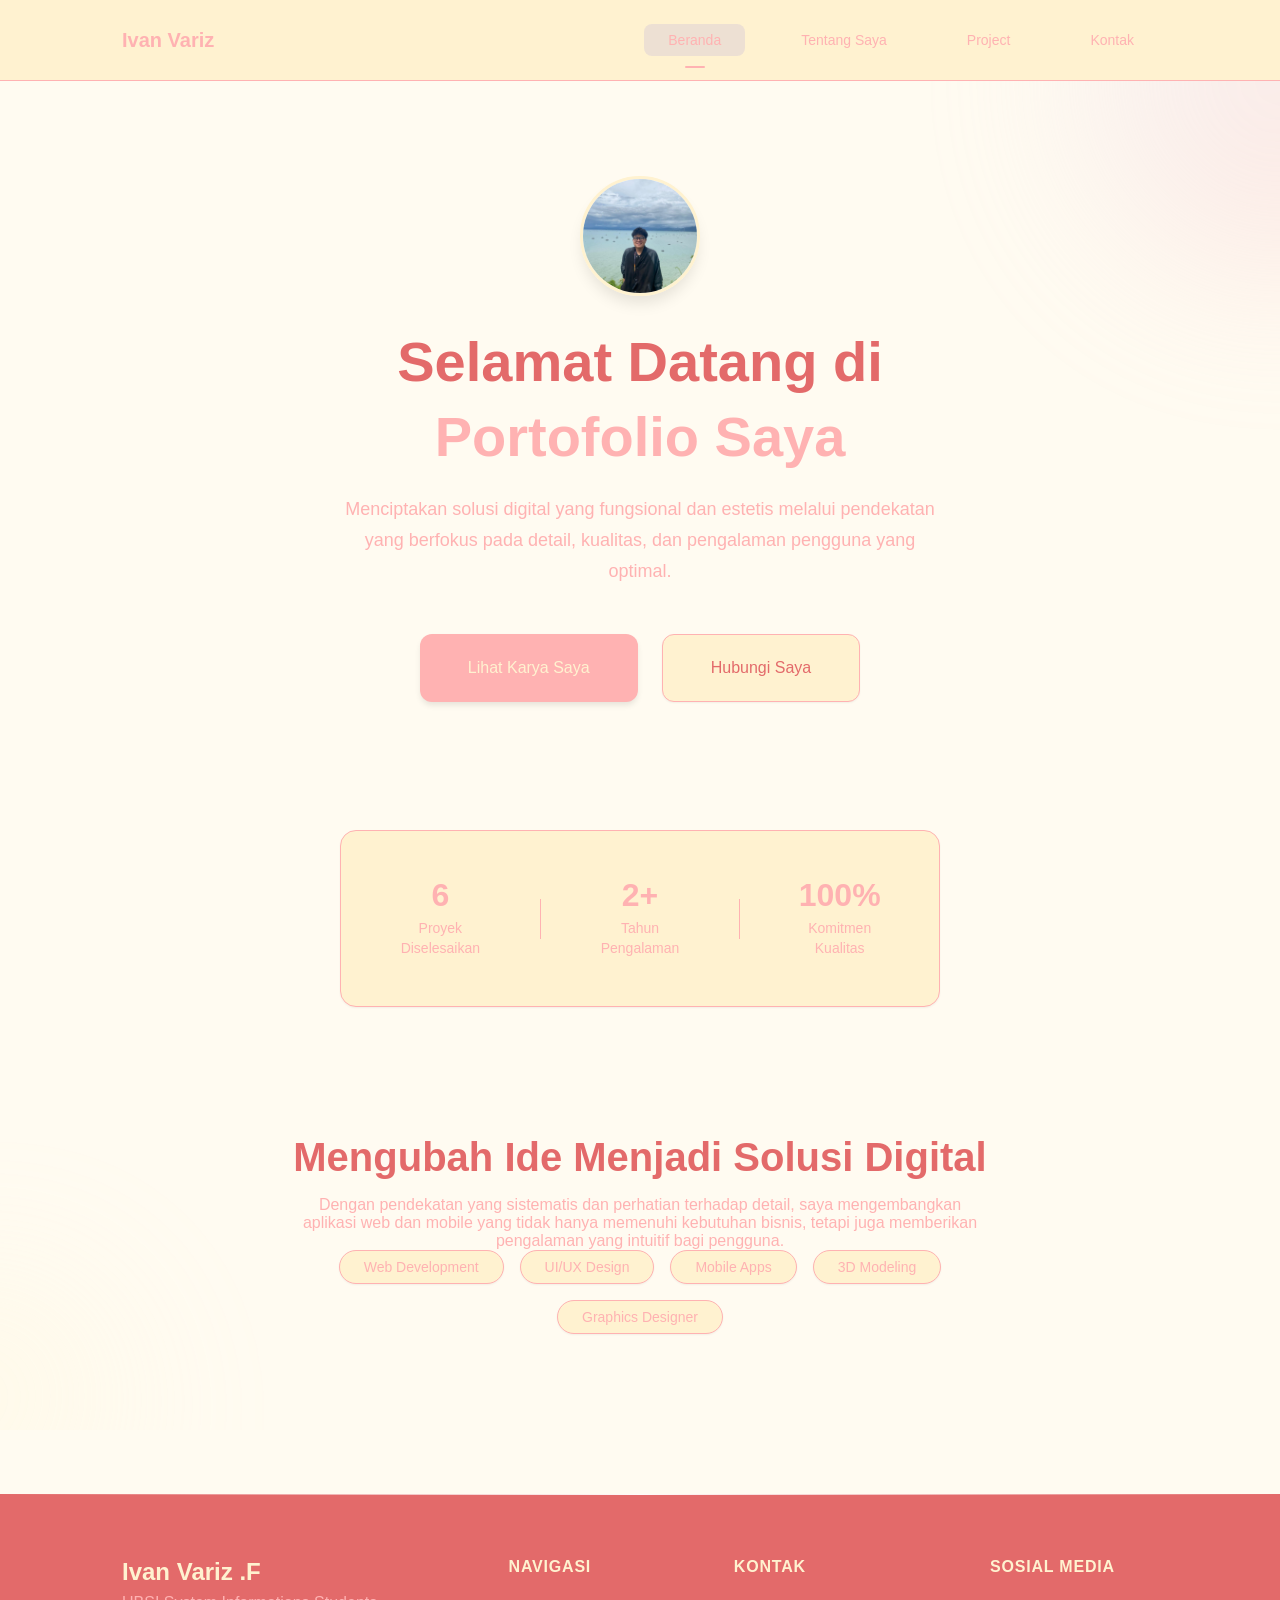
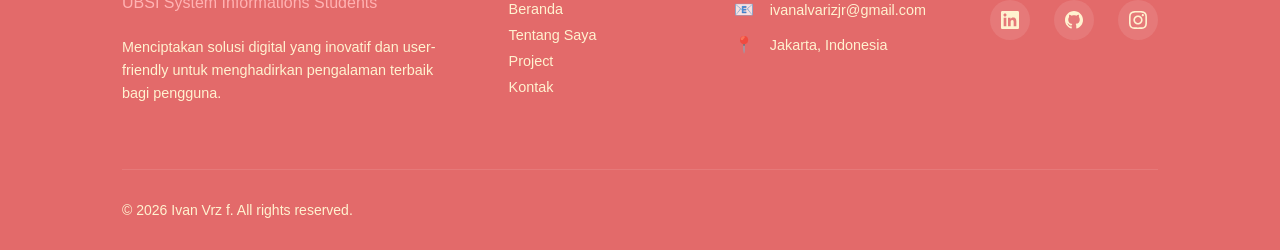
==== index.html @ 397e5a56 "Remove WhatsApp contact from index.html Removed WhatsApp contact information from footer." ====
<!DOCTYPE html>
<html lang="id">
<head>
    <!-- CSS Files -->
    <link rel="stylesheet" href="assets/css/common.css">
    <link rel="stylesheet" href="assets/css/navbar.css">
    <link rel="stylesheet" href="assets/css/footer.css">
    <link rel="stylesheet" href="assets/css/index.css">
</head>
<body>

    <!-- ==================== NAVBAR ==================== -->
    <nav class="main-navbar">
        <div class="navbar-container">
            <div class="navbar-brand">
                <a href="index.html" class="brand-link">
                    <span class="brand-text">Ivan Variz</span>
                </a>
            </div>
            
            <ul class="navbar-menu">
                <li class="nav-item"><a href="index.html" class="nav-link">Beranda</a></li>
                <li class="nav-item"><a href="about.html" class="nav-link">Tentang Saya</a></li>
                <li class="nav-item"><a href="projek.html" class="nav-link">Project</a></li>
                <li class="nav-item"><a href="contact.html" class="nav-link">Kontak</a></li>
            </ul>
            
            <button class="mobile-menu-toggle" aria-label="Toggle Menu">
                <span class="hamburger-line"></span>
                <span class="hamburger-line"></span>
                <span class="hamburger-line"></span>
            </button>
        </div>
    </nav>

    <!-- ==================== MAIN CONTENT ==================== -->
    <main>
        <div class="hero-container">
            <div class="background-overlay">
                <div class="gradient-orb orb-1"></div>
                <div class="gradient-orb orb-2"></div>
            </div>
            
            <div class="main-content">
                <section class="hero-section">
                    <div class="hero-content">
                        <div class="profile-container">
                            <div class="profile-image">
                                <img src="profile.jpg" alt="Profile Photo" class="profile-photo">
                                <div class="profile-ring"></div>
                            </div>
                        </div>
                        <h1 class="hero-title">
                            Selamat Datang di
                            <span class="title-accent">Portofolio Saya</span>
                        </h1>
                        
                        <p class="hero-description">
                            Menciptakan solusi digital yang fungsional dan estetis melalui pendekatan yang 
                            berfokus pada detail, kualitas, dan pengalaman pengguna yang optimal.
                        </p>
                        
                        <div class="hero-actions">
                            <a href="projek.html" class="btn btn-primary">Lihat Karya Saya</a>
                            <a href="contact.html" class="btn btn-secondary">Hubungi Saya</a>
                        </div>
                    </div>
                </section>
                
                <section class="stats-section">
                    <div class="stats-container">
                        <div class="stat-item">
                            <div class="stat-number">6</div>
                            <div class="stat-label">Proyek Diselesaikan</div>
                        </div>
                        <div class="stat-divider"></div>
                        <div class="stat-item">
                            <div class="stat-number">2+</div>
                            <div class="stat-label">Tahun Pengalaman</div>
                        </div>
                        <div class="stat-divider"></div>
                        <div class="stat-item">
                            <div class="stat-number">100%</div>
                            <div class="stat-label">Komitmen Kualitas</div>
                        </div>
                    </div>
                </section>
                
                <section class="about-section">
                    <div class="about-content">
                        <h2 class="section-title">Mengubah Ide Menjadi Solusi Digital</h2>
                        <p class="section-description">
                            Dengan pendekatan yang sistematis dan perhatian terhadap detail, saya mengembangkan 
                            aplikasi web dan mobile yang tidak hanya memenuhi kebutuhan bisnis, tetapi juga 
                            memberikan pengalaman yang intuitif bagi pengguna.
                        </p>
                      
                        <div class="expertise-tags">
                            <span class="tag">Web Development</span>
                            <span class="tag">UI/UX Design</span>
                            <span class="tag">Mobile Apps</span>
                            <span class="tag">3D Modeling</span>
                            <span class="tag">Graphics Designer</span>
                        </div>
                    </div>
                </section>
            </div>
        </div>
    </main>

    <!-- ==================== FOOTER ==================== -->
    <footer class="main-footer">
        <div class="footer-container">
            <div class="footer-content">
                <div class="footer-brand">
                    <h3 class="footer-brand-name">Ivan Variz .F</h3>
                    <p class="footer-brand-tagline">UBSI System Informations Students</p>
                    <p class="footer-description">
                        Menciptakan solusi digital yang inovatif dan user-friendly 
                        untuk menghadirkan pengalaman terbaik bagi pengguna.
                    </p>
                </div>
                
                <div class="footer-section">
                    <h4 class="footer-section-title">Navigasi</h4>
                    <ul class="footer-links">
                        <li><a href="index.html" class="footer-link">Beranda</a></li>
                        <li><a href="about.html" class="footer-link">Tentang Saya</a></li>
                        <li><a href="projek.html" class="footer-link">Project</a></li>
                        <li><a href="contact.html" class="footer-link">Kontak</a></li>
                    </ul>
                </div>
                
                <div class="footer-section">
                    <h4 class="footer-section-title">Kontak</h4>
                    <div class="footer-contact">
                        <div class="contact-item">
                            <span class="contact-icon">📧</span>
                            <a href="mailto:ivanalvarizjr@gmail.com" class="footer-link">ivanalvarizjr@gmail.com</a>
                        </div>
                        
                        <div class="contact-item">
                            <span class="contact-icon">📍</span>
                            <span class="contact-text">Jakarta, Indonesia</span>
                        </div>
                    </div>
                </div>
                
                <div class="footer-section">
                    <h4 class="footer-section-title">Sosial Media</h4>
                    <div class="social-links">
                        <a href="https://www.linkedin.com/in/ivanvarizfebrinanda/" target="_blank" rel="noopener noreferrer" class="social-link" aria-label="LinkedIn">
                            <svg class="social-icon" viewBox="0 0 24 24" fill="currentColor">
                                <path d="M20.447 20.452h-3.554v-5.569c0-1.328-.027-3.037-1.852-3.037-1.853 0-2.136 1.445-2.136 2.939v5.667H9.351V9h3.414v1.561h.046c.477-.9 1.637-1.85 3.37-1.85 3.601 0 4.267 2.37 4.267 5.455v6.286zM5.337 7.433c-1.144 0-2.063-.926-2.063-2.065 0-1.138.92-2.063 2.063-2.063 1.14 0 2.064.925 2.064 2.063 0 1.139-.925 2.065-2.064 2.065zm1.782 13.019H3.555V9h3.564v11.452zM22.225 0H1.771C.792 0 0 .774 0 1.729v20.542C0 23.227.792 24 1.771 24h20.451C23.2 24 24 23.227 24 22.271V1.729C24 .774 23.2 0 22.222 0h.003z"/>
                            </svg>
                        </a>
                        <a href="https://github.com/ivanalvarizjr" target="_blank" rel="noopener noreferrer" class="social-link" aria-label="GitHub">
                            <svg class="social-icon" viewBox="0 0 24 24" fill="currentColor">
                                <path d="M12 0c-6.626 0-12 5.373-12 12 0 5.302 3.438 9.8 8.207 11.387.599.111.793-.261.793-.577v-2.234c-3.338.726-4.033-1.416-4.033-1.416-.546-1.387-1.333-1.756-1.333-1.756-1.089-.745.083-.729.083-.729 1.205.084 1.839 1.237 1.839 1.237 1.07 1.834 2.807 1.304 3.492.997.107-.775.418-1.305.762-1.604-2.665-.305-5.467-1.334-5.467-5.931 0-1.311.469-2.381 1.236-3.221-.124-.303-.535-1.524.117-3.176 0 0 1.008-.322 3.301 1.23.957-.266 1.983-.399 3.003-.404 1.02.005 2.047.138 3.006.404 2.291-1.552 3.297-1.23 3.297-1.23.653 1.653.242 2.874.118 3.176.77.84 1.235 1.911 1.235 3.221 0 4.609-2.807 5.624-5.479 5.921.43.372.823 1.102.823 2.222v3.293c0 .319.192.694.801.576 4.765-1.589 8.199-6.086 8.199-11.386 0-6.627-5.373-12-12-12z"/>
                            </svg>
                        </a>
                        <a href="https://instagram.com/ivanvrz_" target="_blank" rel="noopener noreferrer" class="social-link" aria-label="Instagram">
                            <svg class="social-icon" viewBox="0 0 24 24" fill="currentColor">
                                <path d="M12 2.163c3.204 0 3.584.012 4.85.07 3.252.148 4.771 1.691 4.919 4.919.058 1.265.069 1.645.069 4.849 0 3.205-.012 3.584-.069 4.849-.149 3.225-1.664 4.771-4.919 4.919-1.266.058-1.644.07-4.85.07-3.204 0-3.584-.012-4.849-.07-3.26-.149-4.771-1.699-4.919-4.92-.058-1.265-.07-1.644-.07-4.849 0-3.204.013-3.583.07-4.849.149-3.227 1.664-4.771 4.919-4.919 1.266-.057 1.645-.069 4.849-.069zm0-2.163c-3.259 0-3.667.014-4.947.072-4.358.2-6.78 2.618-6.98 6.98-.059 1.281-.073 1.689-.073 4.948 0 3.259.014 3.668.072 4.948.2 4.358 2.618 6.78 6.98 6.98 1.281.058 1.689.072 4.948.072 3.259 0 3.668-.014 4.948-.072 4.354-.2 6.782-2.618 6.979-6.98.059-1.28.073-1.689.073-4.948 0-3.259-.014-3.667-.072-4.947-.196-4.354-2.617-6.78-6.979-6.98-1.281-.059-1.69-.073-4.949-.073zm0 5.838c-3.403 0-6.162 2.759-6.162 6.162s2.759 6.163 6.162 6.163 6.162-2.759 6.162-6.163c0-3.403-2.759-6.162-6.162-6.162zm0 10.162c-2.209 0-4-1.79-4-4 0-2.209 1.791-4 4-4s4 1.791 4 4c0 2.21-1.791 4-4 4zm6.406-11.845c-.796 0-1.441.645-1.441 1.44s.645 1.44 1.441 1.44c.795 0 1.439-.645 1.439-1.44s-.644-1.44-1.439-1.44z"/>
                            </svg>
                        </a>
                    </div>
                </div>
            </div>
            
            <div class="footer-bottom">
                <div class="footer-bottom-content">
                    <p class="copyright">© 2026 Ivan Vrz f. All rights reserved.</p>
                    <!--<div class="footer-bottom-links">
                        <a href="#" class="footer-bottom-link">Privacy Policy</a>
                        <span class="separator">•</span>
                        <a href="#" class="footer-bottom-link">Terms of Service</a>
                    </div>-->
                </div>
            </div>
        </div>
    </footer>

    <!-- JavaScript -->
    <script src="assets/js/navigation.js"></script>
</body>
</html>
---- assets/css/common.css ----
/* Common CSS Variables and Base Styles */
:root {
    --color-primary: #FFB2B2;
    --color-primary-light: #FFB2B2;
    --color-accent: #FFF2D0;
    --color-text-primary: #E36A6A;
    --color-text-secondary: #FFB2B2;
    --color-text-muted: #FFB2B2;
    --color-background: #FFFBF1;
    --color-surface: #FFF2D0;
    --color-border: #FFB2B2;
    --color-border-light: #FFFBF1;
    --color-success: #10b981;
    --color-error: #ef4444;
    
    --shadow-sm: 0 1px 2px 0 rgba(0, 0, 0, 0.05);
    --shadow-md: 0 4px 6px -1px rgba(0, 0, 0, 0.1);
    --shadow-lg: 0 10px 15px -3px rgba(0, 0, 0, 0.1);
    --shadow-xl: 0 20px 25px -5px rgba(0, 0, 0, 0.1);
    
    --radius-sm: 8px;
    --radius-md: 12px;
    --radius-lg: 16px;
    --radius-xl: 24px;
    
    --spacing-xs: 0.5rem;
    --spacing-sm: 1rem;
    --spacing-md: 1.5rem;
    --spacing-lg: 2rem;
    --spacing-xl: 3rem;
    --spacing-2xl: 4rem;
}

/* Base Styles */
* {
    margin: 0;
    padding: 0;
    box-sizing: border-box;
}

body {
    font-family: 'Inter', -apple-system, BlinkMacSystemFont, 'Segoe UI', Roboto, sans-serif;
    color: var(--color-text-primary);
    padding-top: 80px;
    background: var(--color-background);
}

/* Page Container */
.page-container {
    min-height: 100vh;
    background: var(--color-background);
    position: relative;
    font-family: 'Inter', -apple-system, BlinkMacSystemFont, 'Segoe UI', Roboto, sans-serif;
    color: var(--color-text-primary);
}

/* Background Overlay */
.background-overlay {
    position: absolute;
    inset: 0;
    overflow: hidden;
    z-index: 1;
}

.gradient-orb {
    position: absolute;
    border-radius: 50%;
    filter: blur(80px);
    opacity: 0.3;
    pointer-events: none;
}

.orb-1 {
    width: 400px;
    height: 400px;
    background: linear-gradient(135deg, #e0e7ff 0%, #FFB2B2 100%);
    top: -200px;
    right: -200px;
    animation: float-gentle 20s ease-in-out infinite;
}

.orb-2 {
    width: 300px;
    height: 300px;
    background: linear-gradient(135deg, #fef3c7 0%, #59513000 100%);
    bottom: -150px;
    left: -150px;
    animation: float-gentle 25s ease-in-out infinite reverse;
}

/* Main Content */
.main-content {
    position: relative;
    z-index: 2;
    max-width: 1100px;
    margin: 0 auto;
    padding: var(--spacing-lg);
}

/* Page Header */
.page-header {
    text-align: center;
    margin-bottom: var(--spacing-2xl);
    padding-top: var(--spacing-xl);
}

.breadcrumb {
    display: flex;
    align-items: center;
    justify-content: center;
    gap: var(--spacing-xs);
    margin-bottom: var(--spacing-md);
    font-size: 0.875rem;
}

.breadcrumb-link {
    color: var(--color-text-secondary);
    text-decoration: none;
    transition: color 0.2s ease;
}

.breadcrumb-link:hover {
    color: var(--color-primary);
}

.breadcrumb-separator {
    color: var(--color-text-muted);
}

.breadcrumb-current {
    color: var(--color-primary);
    font-weight: 500;
}

.page-title {
    font-size: clamp(2.5rem, 5vw, 3.5rem);
    font-weight: 700;
    color: var(--color-text-primary);
    margin-bottom: var(--spacing-md);
}

.page-subtitle {
    font-size: 1.125rem;
    color: var(--color-text-secondary);
    max-width: 600px;
    margin: 0 auto;
    line-height: 1.6;
}

/* Section Header */
.section-header {
    text-align: center;
    margin-bottom: var(--spacing-xl);
}

.section-title {
    font-size: clamp(1.75rem, 4vw, 2.5rem);
    font-weight: 600;
    color: var(--color-text-primary);
    margin-bottom: var(--spacing-sm);
}

.section-description {
    color: var(--color-text-secondary);
    margin-top: var(--spacing-sm);
}

/* Buttons */
.btn {
    display: inline-flex;
    align-items: center;
    justify-content: center;
    padding: var(--spacing-md) var(--spacing-xl);
    border-radius: var(--radius-md);
    font-size: 1rem;
    font-weight: 500;
    text-decoration: none;
    transition: all 0.2s ease;
    cursor: pointer;
    border: none;
    min-width: 140px;
}

.btn-primary {
    background: var(--color-primary);
    color: #FFF2D0;
    box-shadow: var(--shadow-md);
}

.btn-primary:hover {
    background: var(--color-primary-light);
    transform: translateY(-1px);
    box-shadow: var(--shadow-lg);
}

.btn-secondary {
    background: var(--color-surface);
    color: var(--color-text-primary);
    border: 1px solid var(--color-border);
    box-shadow: var(--shadow-sm);
}

.btn-secondary:hover {
    background: var(--color-border-light);
    transform: translateY(-1px);
    box-shadow: var(--shadow-md);
}

/* Animations */
@keyframes float-gentle {
    0%, 100% {
        transform: translate(0, 0) scale(1);
    }
    25% {
        transform: translate(20px, -20px) scale(1.05);
    }
    50% {
        transform: translate(-10px, 30px) scale(0.95);
    }
    75% {
        transform: translate(-20px, -10px) scale(1.02);
    }
}

@keyframes fadeInUp {
    from {
        opacity: 0;
        transform: translateY(20px);
    }
    to {
        opacity: 1;
        transform: translateY(0);
    }
}

/* Responsive */
@media (max-width: 768px) {
    .main-content {
        padding: var(--spacing-md);
    }
}

@media (max-width: 480px) {
    .page-title {
        font-size: 2rem;
    }
    
    .page-subtitle {
        font-size: 1rem;
    }
    
    .section-title {
        font-size: 1.5rem;
    }
}

/* Accessibility */
@media (prefers-reduced-motion: reduce) {
    *, *::before, *::after {
        animation-duration: 0.01ms !important;
        animation-iteration-count: 1 !important;
        transition-duration: 0.01ms !important;
    }
}

/* Focus styles */
.btn:focus-visible {
    outline: 2px solid var(--color-primary);
    outline-offset: 2px;
}
---- assets/css/navbar.css ----
/* Navbar Styles */
.main-navbar {
    position: fixed;
    top: 0;
    left: 0;
    right: 0;
    background: #FFF2D0;
    backdrop-filter: blur(20px);
    border-bottom: 1px solid var(--color-border);
    z-index: 1000;
    transition: all 0.3s ease;
}

.navbar-container {
    max-width: 1100px;
    margin: 0 auto;
    display: flex;
    align-items: center;
    justify-content: space-between;
    padding: var(--spacing-md) var(--spacing-lg);
}

/* Brand/Logo */
.navbar-brand .brand-link {
    text-decoration: none;
    color: var(--color-text-primary);
}

.brand-text {
    font-size: 1.25rem;
    font-weight: 700;
    color: var(--color-primary);
}

/* Navigation Menu */
.navbar-menu {
    display: flex;
    list-style: none;
    margin: 0;
    padding: 0;
    gap: var(--spacing-lg);
}

.nav-item {
    position: relative;
}

.nav-link {
    display: block;
    padding: var(--spacing-xs) var(--spacing-md);
    text-decoration: none;
    color: var(--color-text-secondary);
    font-weight: 500;
    font-size: 0.875rem;
    border-radius: var(--radius-sm);
    transition: all 0.3s ease;
    position: relative;
}

.nav-link:hover {
    color: var(--color-primary);
    background: rgba(79, 70, 229, 0.05);
}

/* Active Link Styling */
.nav-link.active {
    color: var(--color-primary);
    background: rgba(79, 70, 229, 0.1);
}

.nav-link.active::after {
    content: '';
    position: absolute;
    bottom: -12px;
    left: 50%;
    transform: translateX(-50%);
    width: 20px;
    height: 2px;
    background: var(--color-primary);
    border-radius: 1px;
}

/* Mobile Menu Toggle */
.mobile-menu-toggle {
    display: none;
    flex-direction: column;
    gap: 3px;
    background: none;
    border: none;
    padding: var(--spacing-xs);
    cursor: pointer;
    border-radius: var(--radius-sm);
    transition: background 0.3s ease;
}

.mobile-menu-toggle:hover {
    background: rgba(79, 70, 229, 0.05);
}

.hamburger-line {
    width: 20px;
    height: 2px;
    background: var(--color-text-secondary);
    transition: all 0.3s ease;
    border-radius: 1px;
}

/* Scrolled navbar effect */
.main-navbar.scrolled {
    background: #FFF2D0;
    box-shadow: var(--shadow-sm);
}

/* Mobile Responsive */
@media (max-width: 768px) {
    .navbar-container {
        padding: var(--spacing-sm) var(--spacing-md);
    }
    
    .mobile-menu-toggle {
        display: flex;
    }
    
    .navbar-menu {
        position: absolute;
        top: 100%;
        left: 0;
        right: 0;
        background: #FFF2D0;
        backdrop-filter: blur(20px);
        border-bottom: 1px solid var(--color-border);
        flex-direction: column;
        gap: 0;
        padding: var(--spacing-md) 0;
        opacity: 0;
        visibility: hidden;
        transform: translateY(-10px);
        transition: all 0.3s ease;
    }
    
    .navbar-menu.mobile-open {
        opacity: 1;
        visibility: visible;
        transform: translateY(0);
    }
    
    .nav-item {
        padding: 0 var(--spacing-lg);
    }
    
    .nav-link {
        padding: var(--spacing-md);
        border-radius: 0;
    }
    
    .nav-link.active::after {
        display: none;
    }
    
    /* Mobile menu toggle animation */
    .mobile-menu-toggle.active .hamburger-line:first-child {
        transform: rotate(45deg) translate(5px, 5px);
    }
    
    .mobile-menu-toggle.active .hamburger-line:nth-child(2) {
        opacity: 0;
    }
    
    .mobile-menu-toggle.active .hamburger-line:last-child {
        transform: rotate(-45deg) translate(7px, -6px);
    }
}

@media (max-width: 480px) {
    .navbar-container {
        padding: var(--spacing-sm);
    }
    
    .brand-text {
        font-size: 1.125rem;
    }
}
---- assets/css/footer.css ----
/* Footer Styles */
.main-footer {
    background: #E36A6A 100%;
    color: #e2e8f0;
    margin-top: var(--spacing-2xl);
    position: relative;
    overflow: hidden;
}

.main-footer::before {
    content: '';
    position: absolute;
    top: 0;
    left: 0;
    right: 0;
    height: 1px;
    background: linear-gradient(90deg, transparent, rgba(255, 255, 255, 0.967), transparent);
}

.footer-container {
    max-width: 1100px;
    margin: 0 auto;
    padding: var(--spacing-2xl) var(--spacing-lg) 0;
}

/* Footer Content Grid */
.footer-content {
    display: grid;
    grid-template-columns: 2fr 1fr 1fr 1fr;
    gap: var(--spacing-2xl);
    margin-bottom: var(--spacing-2xl);
}

/* Footer Brand */
.footer-brand-name {
    font-size: 1.5rem;
    font-weight: 700;
    color: #FFF2D0;
    margin-bottom: var(--spacing-xs);
}

.footer-brand-tagline {
    color: var(--color-primary-light);
    font-weight: 500;
    margin-bottom: var(--spacing-md);
}

.footer-description {
    color: #FFF2D0;
    line-height: 1.6;
    font-size: 0.9rem;
}

/* Footer Sections */
.footer-section-title {
    font-size: 1rem;
    font-weight: 600;
    color: #FFF2D0;
    margin-bottom: var(--spacing-md);
    text-transform: uppercase;
    letter-spacing: 0.05em;
}

.footer-links {
    list-style: none;
    padding: 0;
    margin: 0;
}

.footer-links li {
    margin-bottom: var(--spacing-xs);
}

.footer-link {
    color: #FFF2D0;
    text-decoration: none;
    font-size: 0.9rem;
    transition: all 0.3s ease;
    display: inline-block;
}

.footer-link:hover {
    color: var(--color-primary-light);
    transform: translateX(3px);
}

/* Contact Info */
.footer-contact {
    display: flex;
    flex-direction: column;
    gap: var(--spacing-sm);
}

.footer-contact .contact-item {
    display: flex;
    align-items: center;
    gap: var(--spacing-sm);
}

.contact-icon {
    font-size: 1rem;
    opacity: 0.8;
}

.contact-text {
    color: #FFF2D0;
    font-size: 0.9rem;
}

/* Social Links */
.social-links {
    display: flex;
    gap: var(--spacing-md);
}

.social-link {
    display: flex;
    align-items: center;
    justify-content: center;
    width: 40px;
    height: 40px;
    background: rgba(255, 255, 255, 0.1);
    border-radius: 50%;
    color: #FFF2D0;
    text-decoration: none;
    transition: all 0.3s ease;
}

.social-link:hover {
    background: var(--color-primary);
    color: #E36A6A;
    transform: translateY(-2px);
}

.social-icon {
    width: 18px;
    height: 18px;
}

/* Footer Bottom */
.footer-bottom {
    border-top: 1px solid rgba(255, 255, 255, 0.1);
    padding: var(--spacing-lg) 0;
}

.footer-bottom-content {
    display: flex;
    justify-content: space-between;
    align-items: center;
    flex-wrap: wrap;
    gap: var(--spacing-md);
}

.copyright {
    color: #FFF2D0;
    font-size: 0.875rem;
    margin: 0;
}

.footer-bottom-links {
    display: flex;
    align-items: center;
    gap: var(--spacing-md);
}

.footer-bottom-link {
    color: #FFF2D0;
    text-decoration: none;
    font-size: 0.875rem;
    transition: color 0.3s ease;
}

.footer-bottom-link:hover {
    color: var(--color-primary-light);
}

.separator {
    color: #FFF2D0;
    font-size: 0.875rem;
}

/* Footer Animations */
.footer-content > * {
    animation: fadeInUp 0.6s ease-out;
}

.footer-content > *:nth-child(2) {
    animation-delay: 0.1s;
}

.footer-content > *:nth-child(3) {
    animation-delay: 0.2s;
}

.footer-content > *:nth-child(4) {
    animation-delay: 0.3s;
}

/* Footer Responsive */
@media (max-width: 1024px) {
    .footer-content {
        grid-template-columns: 1fr 1fr;
        gap: var(--spacing-xl);
    }
    
    .footer-brand {
        grid-column: 1 / -1;
        text-align: center;
        margin-bottom: var(--spacing-lg);
    }
}

@media (max-width: 768px) {
    .footer-container {
        padding: var(--spacing-xl) var(--spacing-md) 0;
    }
    
    .footer-content {
        grid-template-columns: 1fr;
        gap: var(--spacing-lg);
        text-align: center;
    }
    
    .footer-brand {
        grid-column: 1;
        margin-bottom: var(--spacing-md);
    }
    
    .social-links {
        justify-content: center;
    }
    
    .footer-bottom-content {
        flex-direction: column;
        text-align: center;
        gap: var(--spacing-sm);
    }
}

@media (max-width: 480px) {
    .footer-container {
        padding: var(--spacing-lg) var(--spacing-sm) 0;
    }
    
    .footer-content {
        gap: var(--spacing-md);
    }
    
    .social-links {
        gap: var(--spacing-sm);
    }
}
---- assets/css/index.css ----
/* Index Page Specific Styles */

.hero-container {
    min-height: 100vh;
    background: var(--color-background);
    position: relative;
}

/* Hero Section */
.hero-section {
    padding: var(--spacing-2xl) 0;
    text-align: center;
    margin-bottom: var(--spacing-2xl);
}

.hero-content {
    max-width: 700px;
    margin: 0 auto;
}

/* Profile Photo */
.profile-container {
    margin-bottom: var(--spacing-lg);
    display: flex;
    justify-content: center;
}

.profile-image {
    position: relative;
    width: 120px;
    height: 120px;
}

.profile-photo {
    width: 100%;
    height: 100%;
    border-radius: 50%;
    object-fit: cover;
    border: 3px solid var(--color-surface);
    box-shadow: var(--shadow-lg);
    transition: all 0.3s ease;
}

.profile-ring {
    position: absolute;
    inset: -4px;
    border: 2px solid var(--color-primary);
    border-radius: 50%;
    opacity: 0;
    transition: all 0.3s ease;
}

.profile-image:hover .profile-photo {
    transform: scale(1.05);
    box-shadow: var(--shadow-xl);
}

.profile-image:hover .profile-ring {
    opacity: 1;
    transform: scale(1.1);
}

.hero-title {
    font-size: clamp(2.25rem, 5vw, 3.5rem);
    font-weight: 700;
    line-height: 1.2;
    margin-bottom: var(--spacing-md);
    color: var(--color-text-primary);
}

.title-accent {
    color: var(--color-primary);
    display: block;
    margin-top: var(--spacing-xs);
}

.hero-description {
    font-size: 1.125rem;
    line-height: 1.7;
    color: var(--color-text-secondary);
    margin-bottom: var(--spacing-xl);
    max-width: 600px;
    margin-left: auto;
    margin-right: auto;
}

.hero-actions {
    display: flex;
    gap: var(--spacing-md);
    justify-content: center;
    flex-wrap: wrap;
}

/* Stats Section */
.stats-section {
    margin-bottom: var(--spacing-2xl);
}

.stats-container {
    display: flex;
    align-items: center;
    justify-content: center;
    gap: var(--spacing-xl);
    background: var(--color-surface);
    border: 1px solid var(--color-border);
    border-radius: var(--radius-lg);
    padding: var(--spacing-xl);
    box-shadow: var(--shadow-sm);
    max-width: 600px;
    margin: 0 auto;
}

.stat-item {
    text-align: center;
    flex: 1;
}

.stat-number {
    font-size: 2rem;
    font-weight: 700;
    color: var(--color-primary);
    margin-bottom: var(--spacing-xs);
    line-height: 1;
}

.stat-label {
    font-size: 0.875rem;
    color: var(--color-text-secondary);
    font-weight: 500;
    line-height: 1.4;
}

.stat-divider {
    width: 1px;
    height: 40px;
    background: var(--color-border);
}

/* About Section */
.about-section {
    text-align: center;
    padding: var(--spacing-2xl) 0;
}

.about-content {
    max-width: 700px;
    margin: 0 auto;
}

.expertise-tags {
    display: flex;
    flex-wrap: wrap;
    gap: var(--spacing-sm);
    justify-content: center;
}

.tag {
    background: var(--color-surface);
    border: 1px solid var(--color-border);
    color: var(--color-text-secondary);
    padding: var(--spacing-xs) var(--spacing-md);
    border-radius: var(--radius-xl);
    font-size: 0.875rem;
    font-weight: 500;
    transition: all 0.2s ease;
    box-shadow: var(--shadow-sm);
}

.tag:hover {
    border-color: var(--color-primary);
    color: var(--color-primary);
    transform: translateY(-1px);
    box-shadow: var(--shadow-md);
}

/* Index Responsive */
@media (max-width: 768px) {
    .hero-section {
        padding: var(--spacing-xl) 0;
    }
    
    .hero-actions {
        flex-direction: column;
        align-items: center;
    }
    
    .hero-actions .btn {
        width: 100%;
        max-width: 280px;
    }
    
    .stats-container {
        flex-direction: column;
        gap: var(--spacing-lg);
        padding: var(--spacing-lg);
    }
    
    .stat-divider {
        width: 40px;
        height: 1px;
    }
    
    .expertise-tags {
        gap: var(--spacing-xs);
    }
    
    .tag {
        font-size: 0.8rem;
        padding: 6px var(--spacing-sm);
    }
}

@media (max-width: 480px) {
    .hero-title {
        font-size: 2rem;
    }
    
    .hero-description {
        font-size: 1rem;
    }
}
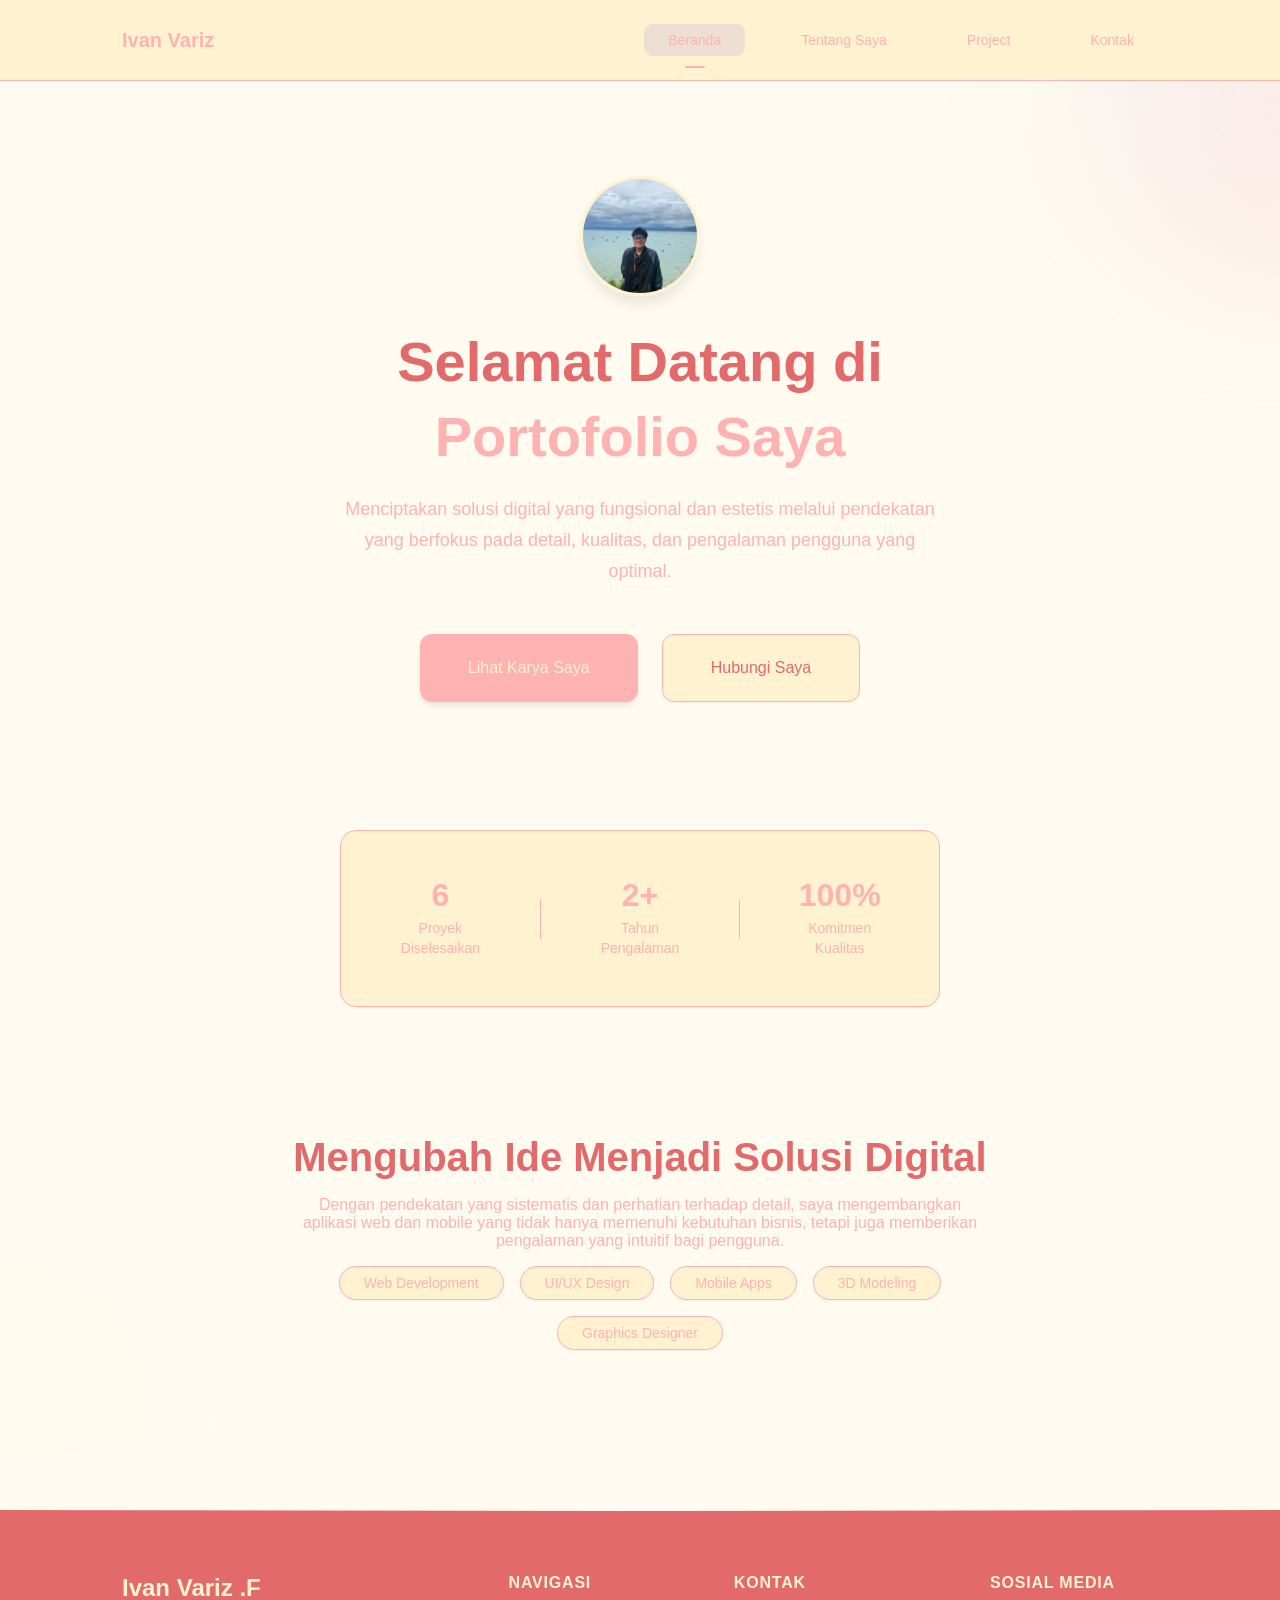
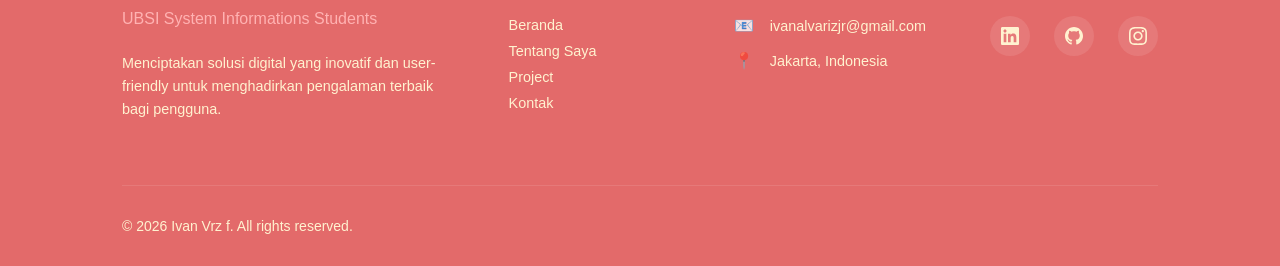
==== commit cee428f3: "Add empty paragraph in index.html Added an empty paragraph for section description." ====
--- a/index.html
+++ b/index.html
@@ -94,6 +94,9 @@
                             aplikasi web dan mobile yang tidak hanya memenuhi kebutuhan bisnis, tetapi juga 
                             memberikan pengalaman yang intuitif bagi pengguna.
                         </p>
+                        <p class="section-description">
+
+                        </p>
                       
                         <div class="expertise-tags">
                             <span class="tag">Web Development</span>
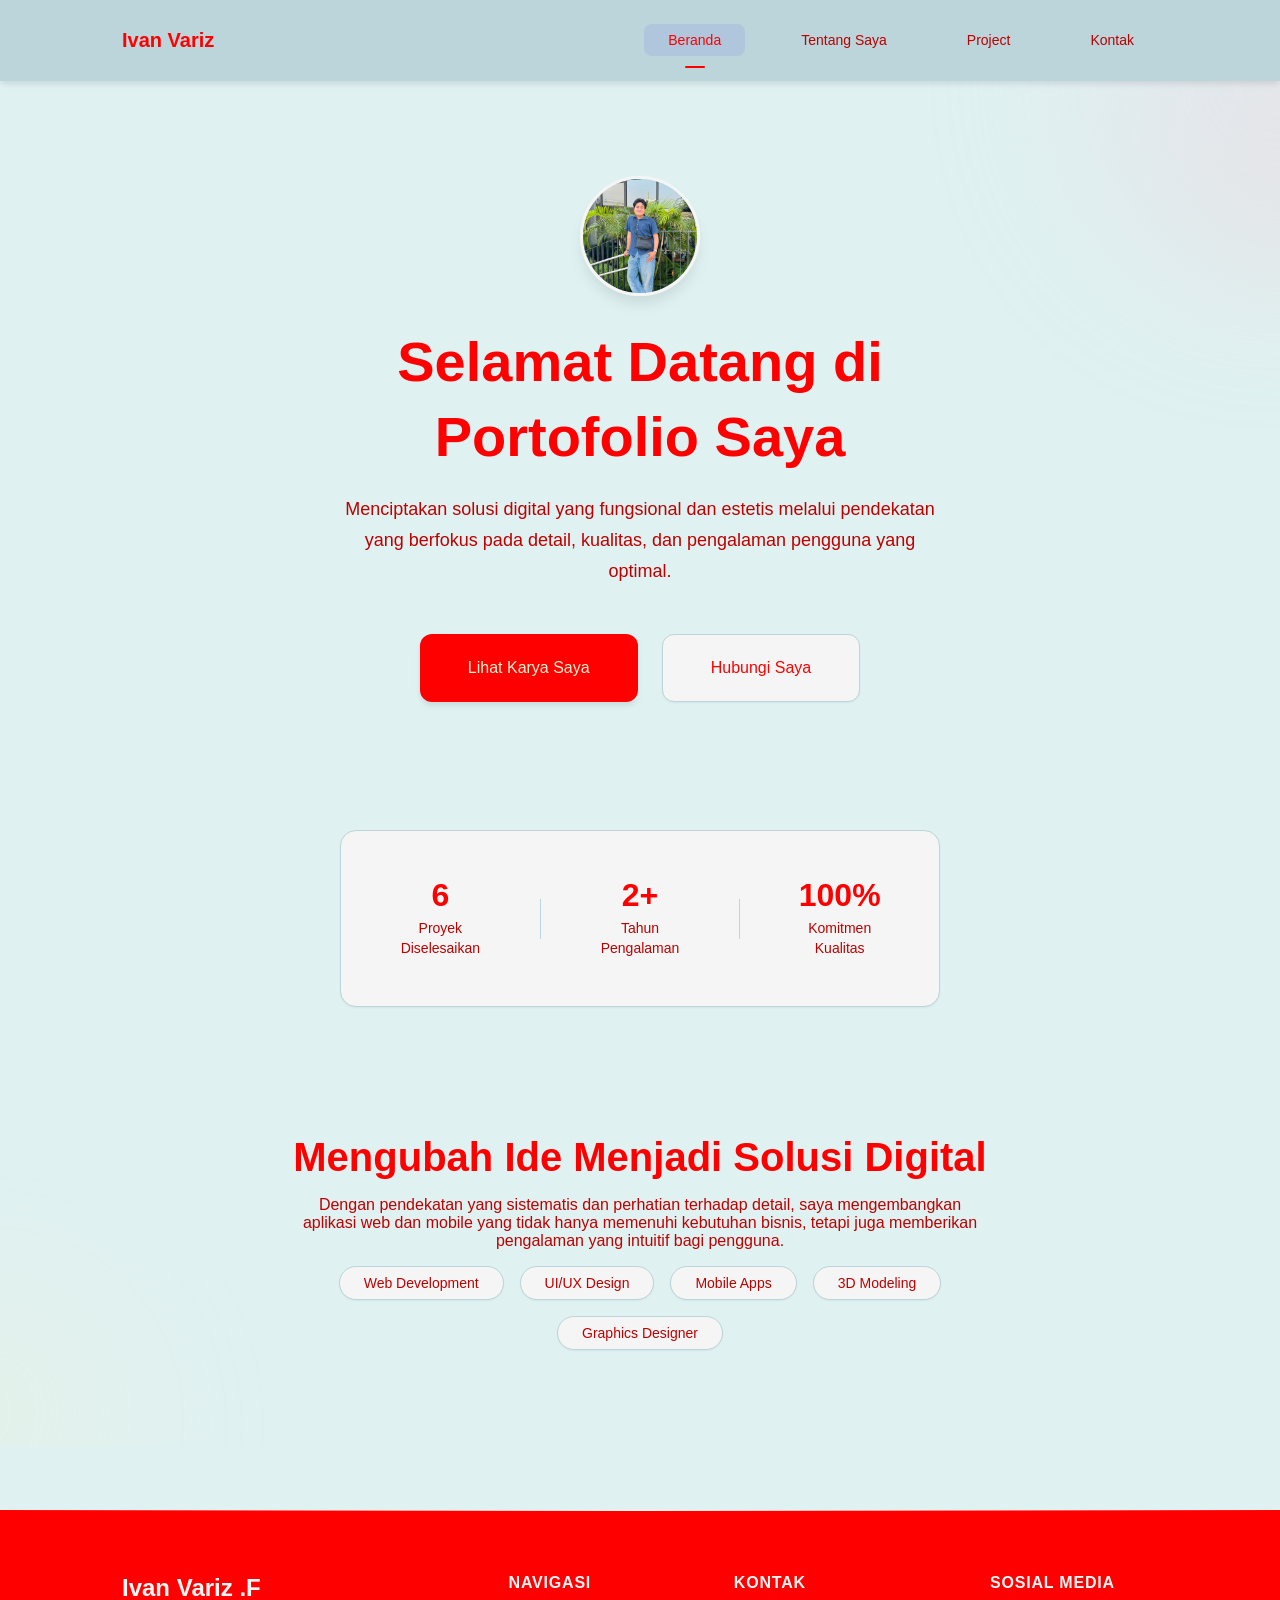
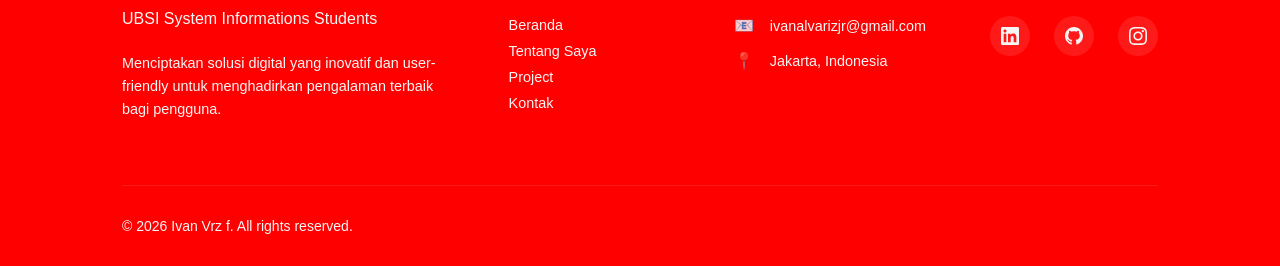
==== commit 0f8a59f5: "Update index.html" ====
--- a/index.html
+++ b/index.html
@@ -46,7 +46,7 @@
                     <div class="hero-content">
                         <div class="profile-container">
                             <div class="profile-image">
-                                <img src="profile.jpg" alt="Profile Photo" class="profile-photo">
+                                <img src="profile1.jpg" alt="Profile Photo" class="profile-photo">
                                 <div class="profile-ring"></div>
                             </div>
                         </div>
--- a/assets/css/common.css
+++ b/assets/css/common.css
@@ -1,15 +1,15 @@
 /* Common CSS Variables and Base Styles */
 :root {
-    --color-primary: #FFB2B2;
-    --color-primary-light: #FFB2B2;
-    --color-accent: #FFF2D0;
-    --color-text-primary: #E36A6A;
-    --color-text-secondary: #FFB2B2;
-    --color-text-muted: #FFB2B2;
-    --color-background: #FFFBF1;
-    --color-surface: #FFF2D0;
-    --color-border: #FFB2B2;
-    --color-border-light: #FFFBF1;
+    --color-primary: #FF0000;
+    --color-primary-light: #F5F5F5;
+    --color-accent: #F5F5F5;
+    --color-text-primary: #FF0000;
+    --color-text-secondary: #bd0000;
+    --color-text-muted: #bd0000;
+    --color-background: #DFF1F1;
+    --color-surface: #F5F5F5;
+    --color-border: #BBD5DA;
+    --color-border-light: #BBD5DA;
     --color-success: #10b981;
     --color-error: #ef4444;
     
--- a/assets/css/navbar.css
+++ b/assets/css/navbar.css
@@ -4,7 +4,8 @@
     top: 0;
     left: 0;
     right: 0;
-    background: #FFF2D0;
+    background: #BBD5DA;
+    box-shadow: var(--shadow-md);
     backdrop-filter: blur(20px);
     border-bottom: 1px solid var(--color-border);
     z-index: 1000;
@@ -107,7 +108,7 @@
 
 /* Scrolled navbar effect */
 .main-navbar.scrolled {
-    background: #FFF2D0;
+    background: #BBD5DA;
     box-shadow: var(--shadow-sm);
 }
 
@@ -126,7 +127,7 @@
         top: 100%;
         left: 0;
         right: 0;
-        background: #FFF2D0;
+        background: #BBD5DA;
         backdrop-filter: blur(20px);
         border-bottom: 1px solid var(--color-border);
         flex-direction: column;
--- a/assets/css/footer.css
+++ b/assets/css/footer.css
@@ -1,6 +1,6 @@
 /* Footer Styles */
 .main-footer {
-    background: #E36A6A 100%;
+    background: #FF0000 100%;
     color: #e2e8f0;
     margin-top: var(--spacing-2xl);
     position: relative;
@@ -35,7 +35,7 @@
 .footer-brand-name {
     font-size: 1.5rem;
     font-weight: 700;
-    color: #FFF2D0;
+    color: #F5F5F5;
     margin-bottom: var(--spacing-xs);
 }
 
@@ -46,7 +46,7 @@
 }
 
 .footer-description {
-    color: #FFF2D0;
+    color: #F5F5F5;
     line-height: 1.6;
     font-size: 0.9rem;
 }
@@ -55,7 +55,7 @@
 .footer-section-title {
     font-size: 1rem;
     font-weight: 600;
-    color: #FFF2D0;
+    color: #F5F5F5;
     margin-bottom: var(--spacing-md);
     text-transform: uppercase;
     letter-spacing: 0.05em;
@@ -72,7 +72,7 @@
 }
 
 .footer-link {
-    color: #FFF2D0;
+    color: #F5F5F5;
     text-decoration: none;
     font-size: 0.9rem;
     transition: all 0.3s ease;
@@ -103,7 +103,7 @@
 }
 
 .contact-text {
-    color: #FFF2D0;
+    color: #F5F5F5;
     font-size: 0.9rem;
 }
 
@@ -121,14 +121,14 @@
     height: 40px;
     background: rgba(255, 255, 255, 0.1);
     border-radius: 50%;
-    color: #FFF2D0;
+    color: #F5F5F5;
     text-decoration: none;
     transition: all 0.3s ease;
 }
 
 .social-link:hover {
     background: var(--color-primary);
-    color: #E36A6A;
+    color: #BBD5DA;
     transform: translateY(-2px);
 }
 
@@ -152,7 +152,7 @@
 }
 
 .copyright {
-    color: #FFF2D0;
+    color: #F5F5F5;
     font-size: 0.875rem;
     margin: 0;
 }
@@ -164,7 +164,7 @@
 }
 
 .footer-bottom-link {
-    color: #FFF2D0;
+    color: #F5F5F5;
     text-decoration: none;
     font-size: 0.875rem;
     transition: color 0.3s ease;
@@ -175,7 +175,7 @@
 }
 
 .separator {
-    color: #FFF2D0;
+    color: #F5F5F5;
     font-size: 0.875rem;
 }
 
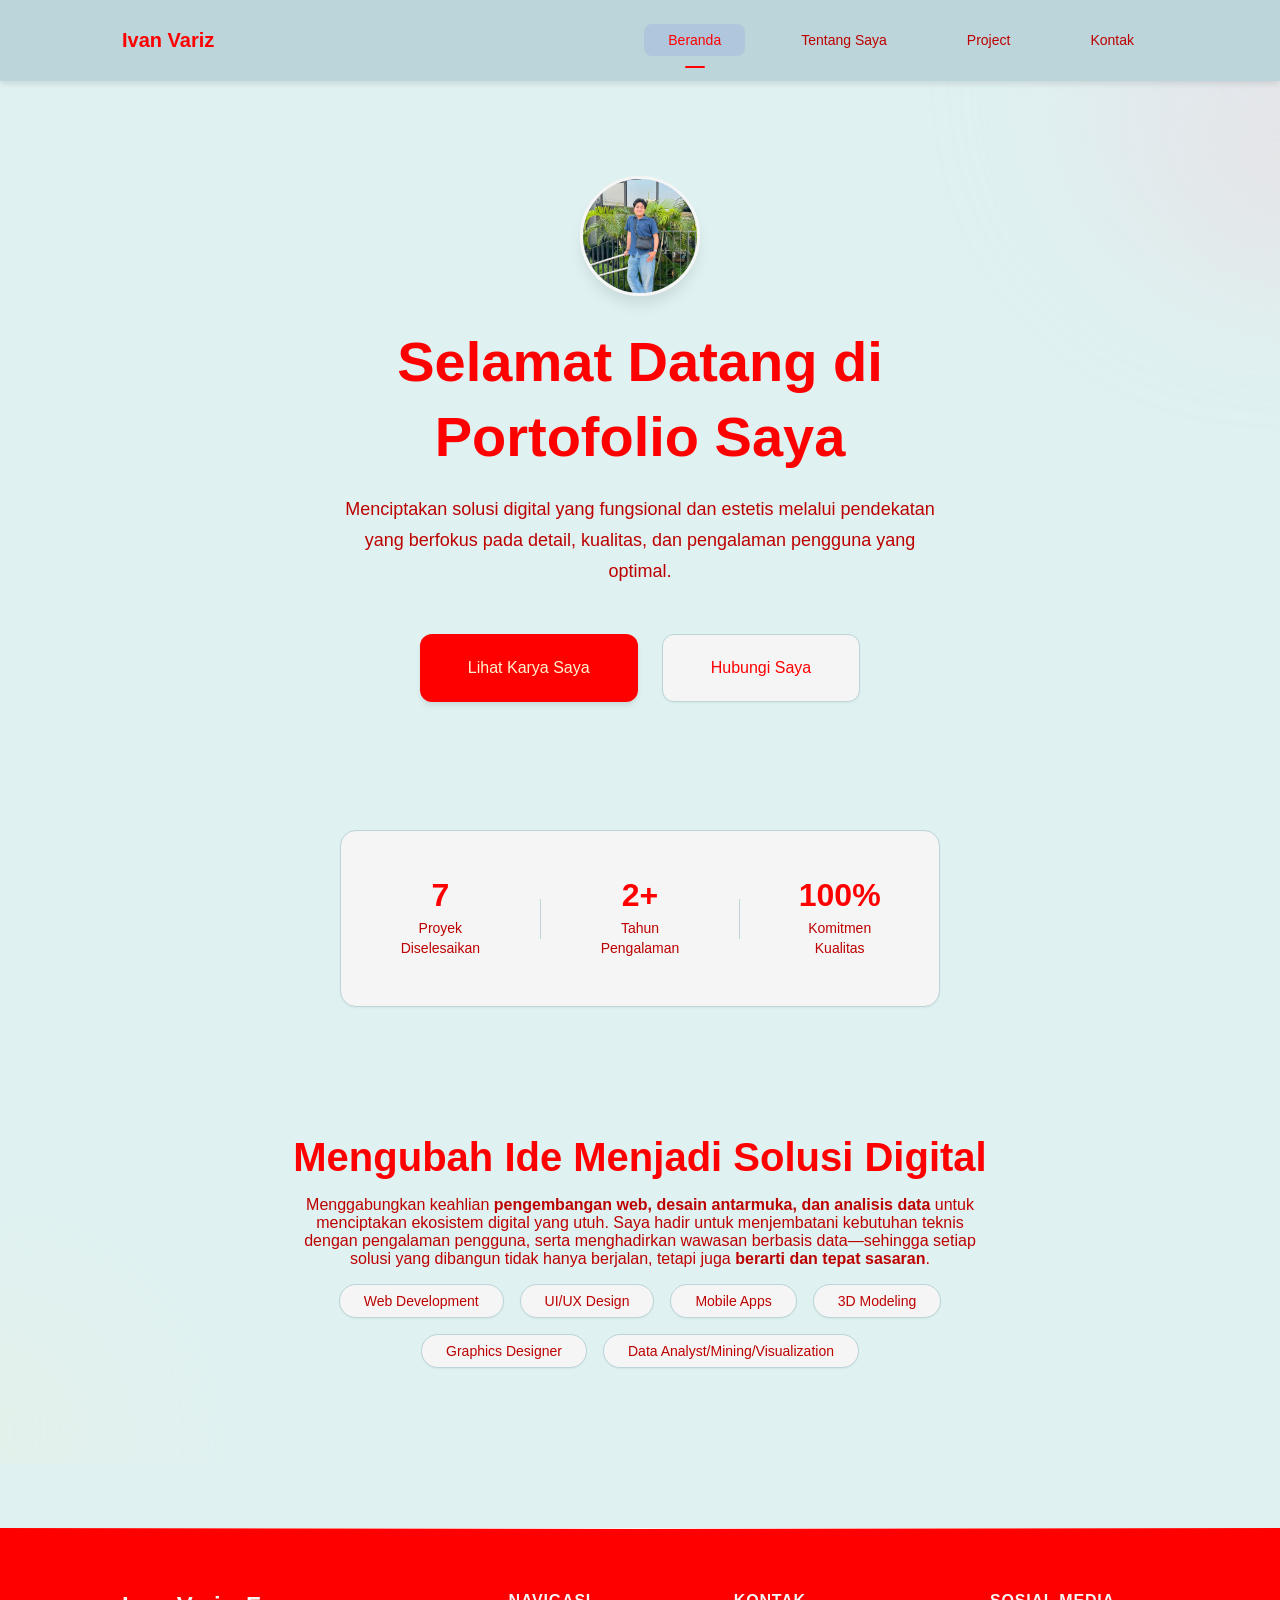
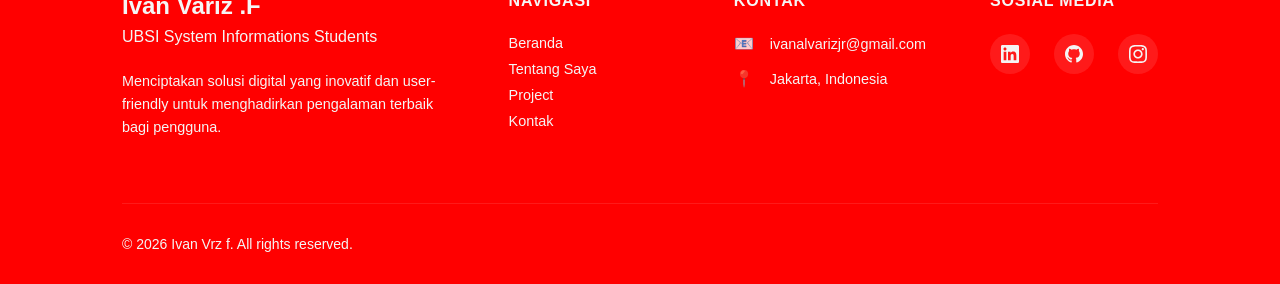
==== commit c76ba53b: "Update project stats and expertise description Updated project completion number and added a new des" ====
--- a/index.html
+++ b/index.html
@@ -70,7 +70,7 @@
                 <section class="stats-section">
                     <div class="stats-container">
                         <div class="stat-item">
-                            <div class="stat-number">6</div>
+                            <div class="stat-number">7</div>
                             <div class="stat-label">Proyek Diselesaikan</div>
                         </div>
                         <div class="stat-divider"></div>
@@ -89,11 +89,12 @@
                 <section class="about-section">
                     <div class="about-content">
                         <h2 class="section-title">Mengubah Ide Menjadi Solusi Digital</h2>
-                        <p class="section-description">
-                            Dengan pendekatan yang sistematis dan perhatian terhadap detail, saya mengembangkan 
-                            aplikasi web dan mobile yang tidak hanya memenuhi kebutuhan bisnis, tetapi juga 
-                            memberikan pengalaman yang intuitif bagi pengguna.
-                        </p>
+<p class="section-description">
+    Menggabungkan keahlian <strong>pengembangan web, desain antarmuka, dan analisis data</strong> 
+    untuk menciptakan ekosistem digital yang utuh. Saya hadir untuk menjembatani kebutuhan teknis 
+    dengan pengalaman pengguna, serta menghadirkan wawasan berbasis data—sehingga setiap solusi 
+    yang dibangun tidak hanya berjalan, tetapi juga <strong>berarti dan tepat sasaran</strong>.
+</p>
                         <p class="section-description">
 
                         </p>
@@ -104,6 +105,7 @@
                             <span class="tag">Mobile Apps</span>
                             <span class="tag">3D Modeling</span>
                             <span class="tag">Graphics Designer</span>
+                            <span class="tag">Data Analyst/Mining/Visualization</span>
                         </div>
                     </div>
                 </section>
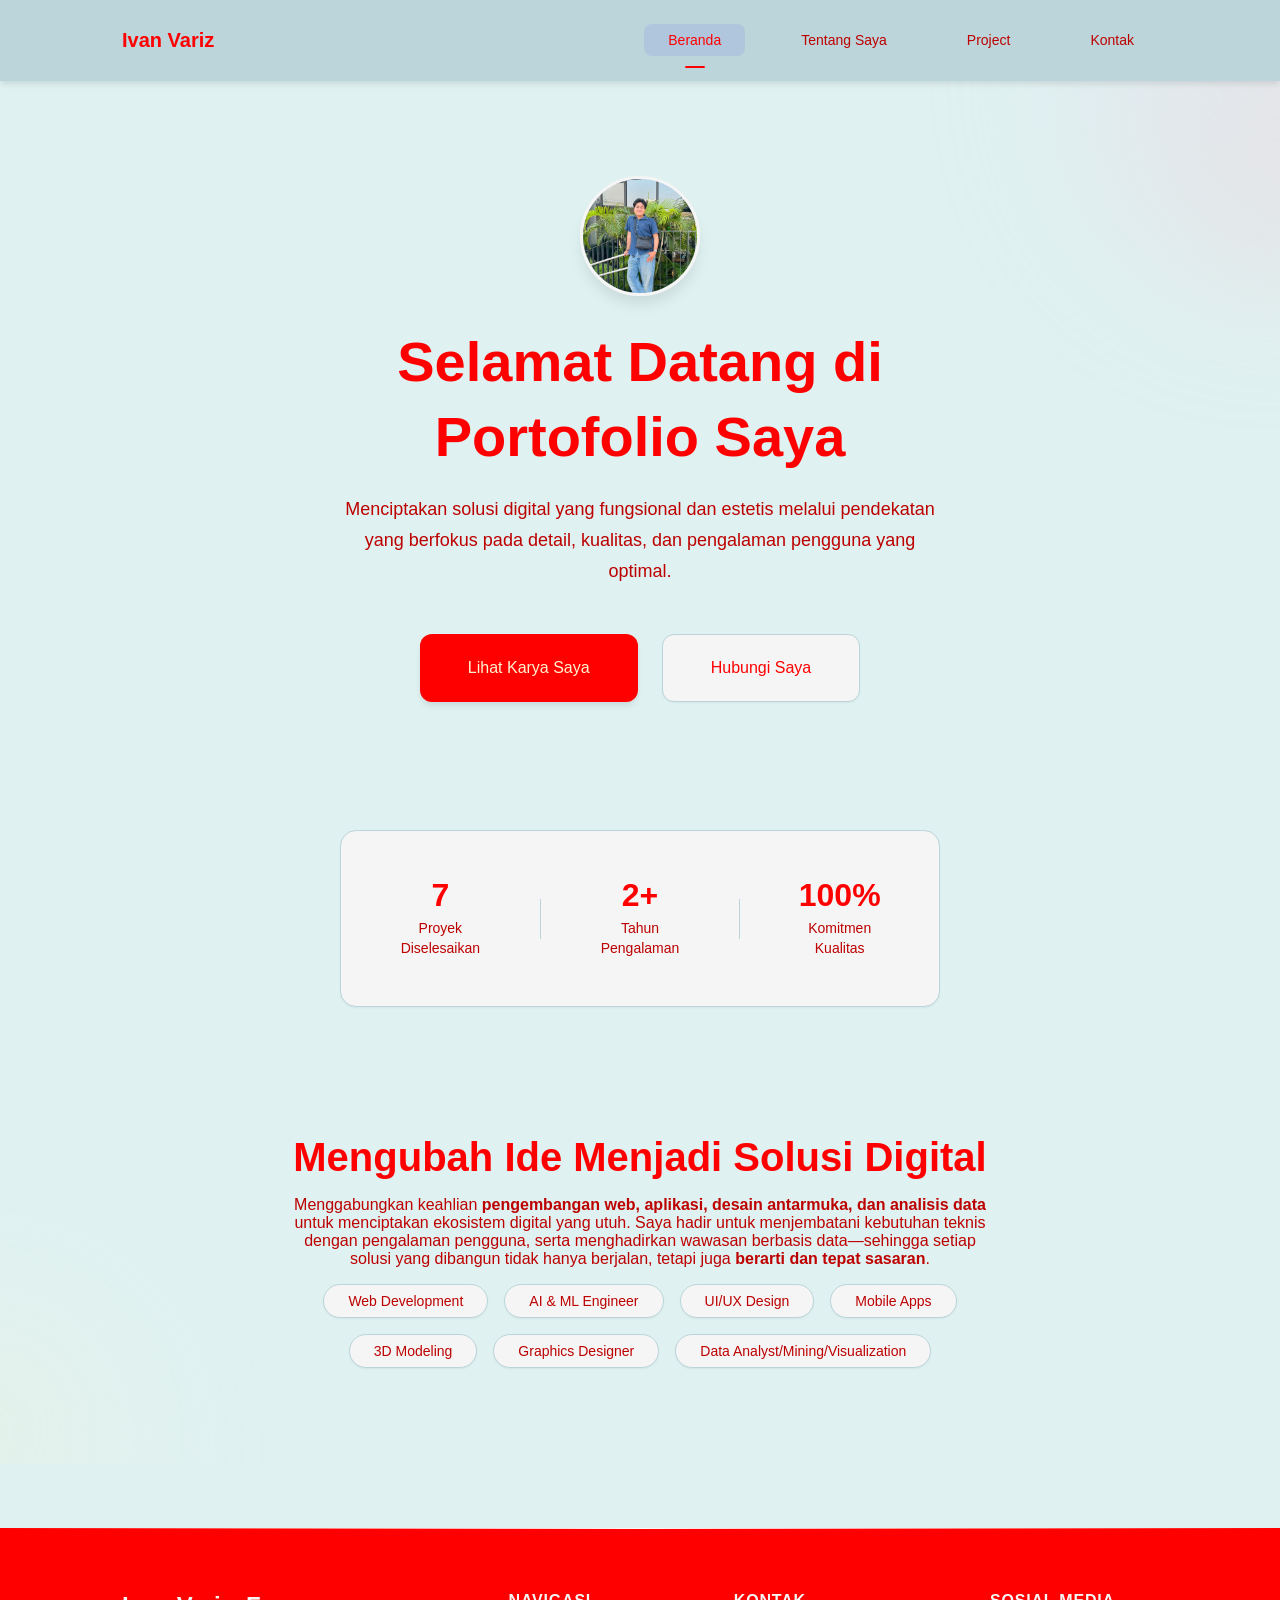
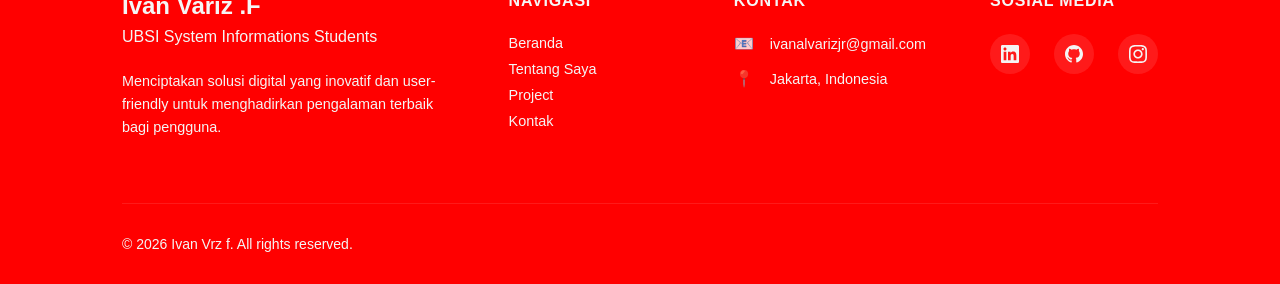
==== commit 0e505c0f: "Update about section with AI & ML expertise Added expertise in AI & ML Engineering to the about sect" ====
--- a/index.html
+++ b/index.html
@@ -90,7 +90,7 @@
                     <div class="about-content">
                         <h2 class="section-title">Mengubah Ide Menjadi Solusi Digital</h2>
 <p class="section-description">
-    Menggabungkan keahlian <strong>pengembangan web, desain antarmuka, dan analisis data</strong> 
+    Menggabungkan keahlian <strong>pengembangan web, aplikasi, desain antarmuka, dan analisis data</strong> 
     untuk menciptakan ekosistem digital yang utuh. Saya hadir untuk menjembatani kebutuhan teknis 
     dengan pengalaman pengguna, serta menghadirkan wawasan berbasis data—sehingga setiap solusi 
     yang dibangun tidak hanya berjalan, tetapi juga <strong>berarti dan tepat sasaran</strong>.
@@ -101,6 +101,7 @@
                       
                         <div class="expertise-tags">
                             <span class="tag">Web Development</span>
+                            <span class="tag">AI & ML Engineer</span>
                             <span class="tag">UI/UX Design</span>
                             <span class="tag">Mobile Apps</span>
                             <span class="tag">3D Modeling</span>
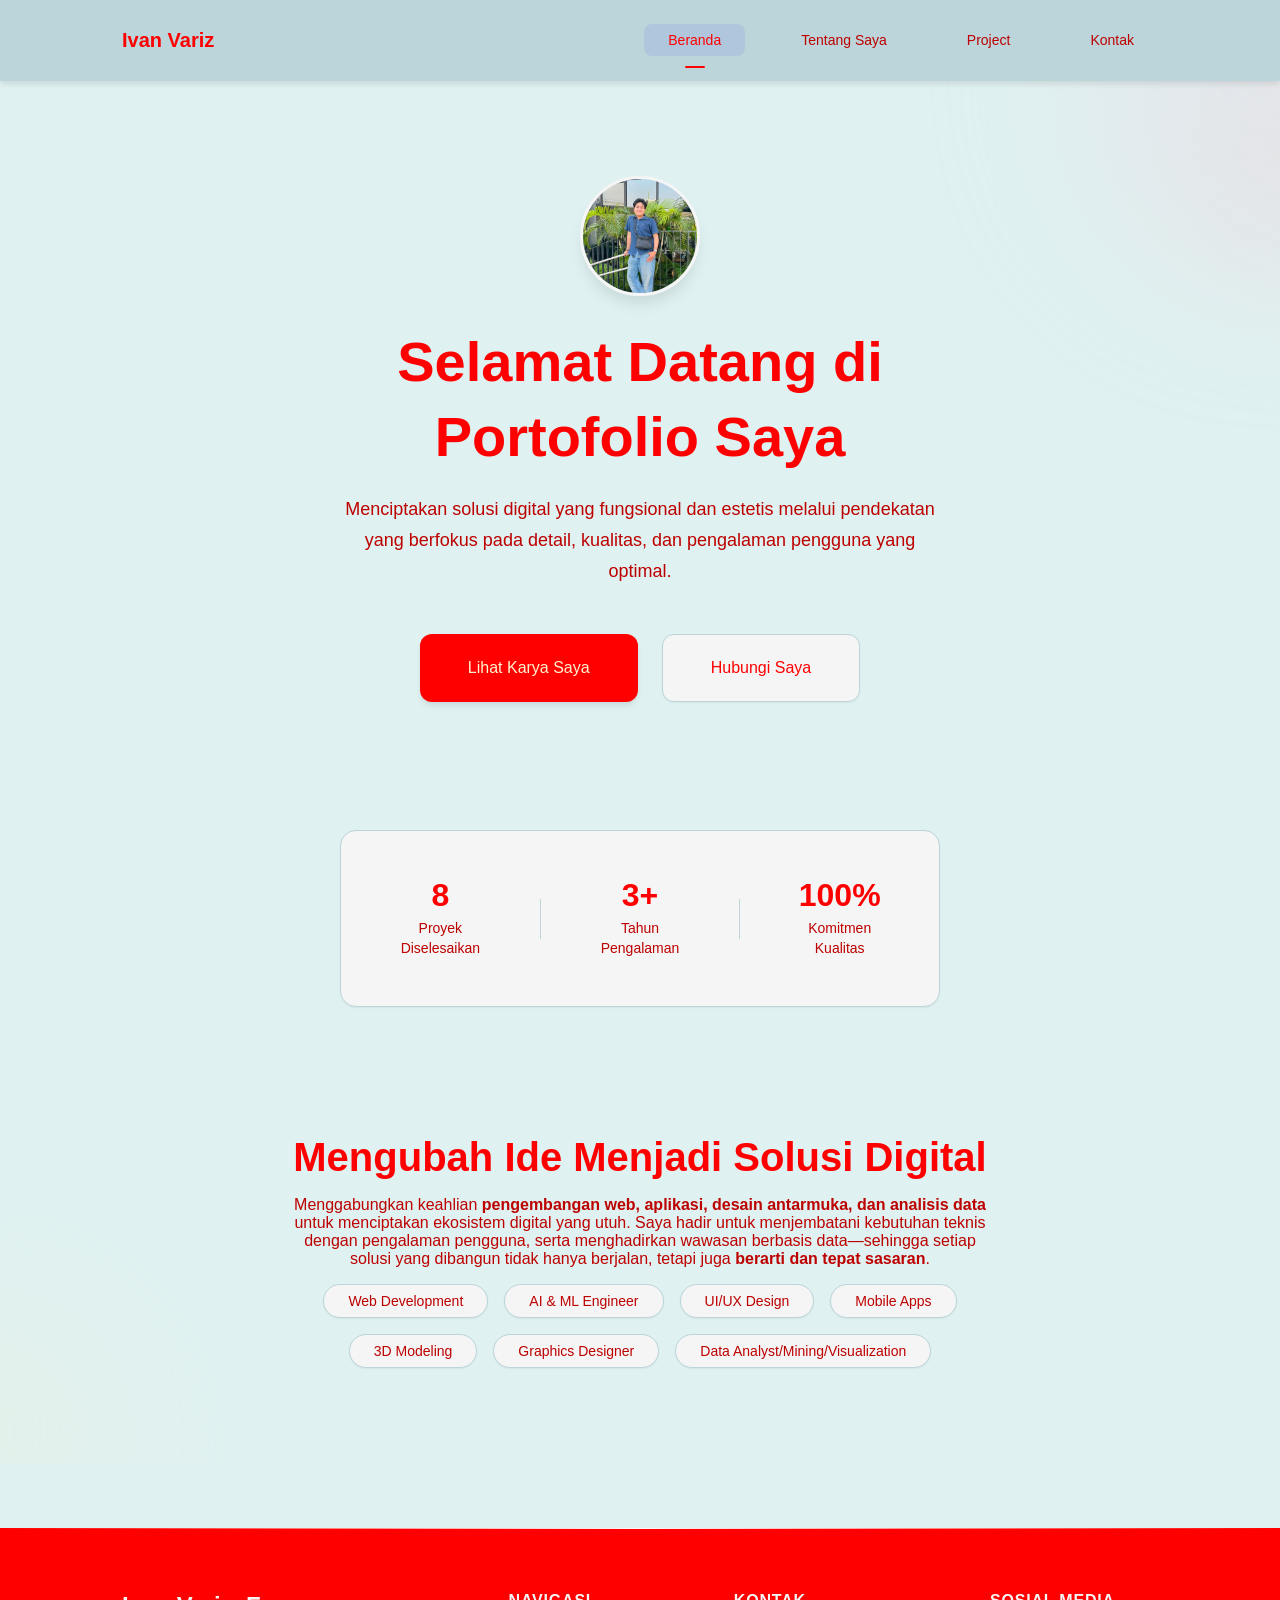
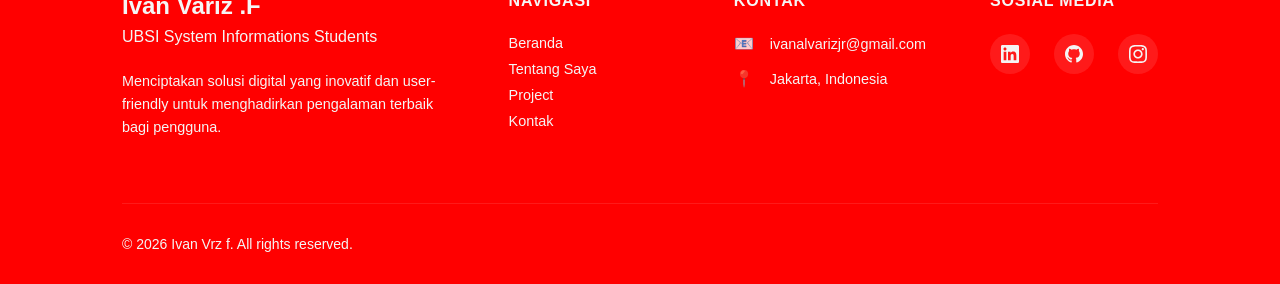
==== commit c99b5886: "Update index.html" ====
--- a/index.html
+++ b/index.html
@@ -70,12 +70,12 @@
                 <section class="stats-section">
                     <div class="stats-container">
                         <div class="stat-item">
-                            <div class="stat-number">7</div>
+                            <div class="stat-number">8</div>
                             <div class="stat-label">Proyek Diselesaikan</div>
                         </div>
                         <div class="stat-divider"></div>
                         <div class="stat-item">
-                            <div class="stat-number">2+</div>
+                            <div class="stat-number">3+</div>
                             <div class="stat-label">Tahun Pengalaman</div>
                         </div>
                         <div class="stat-divider"></div>
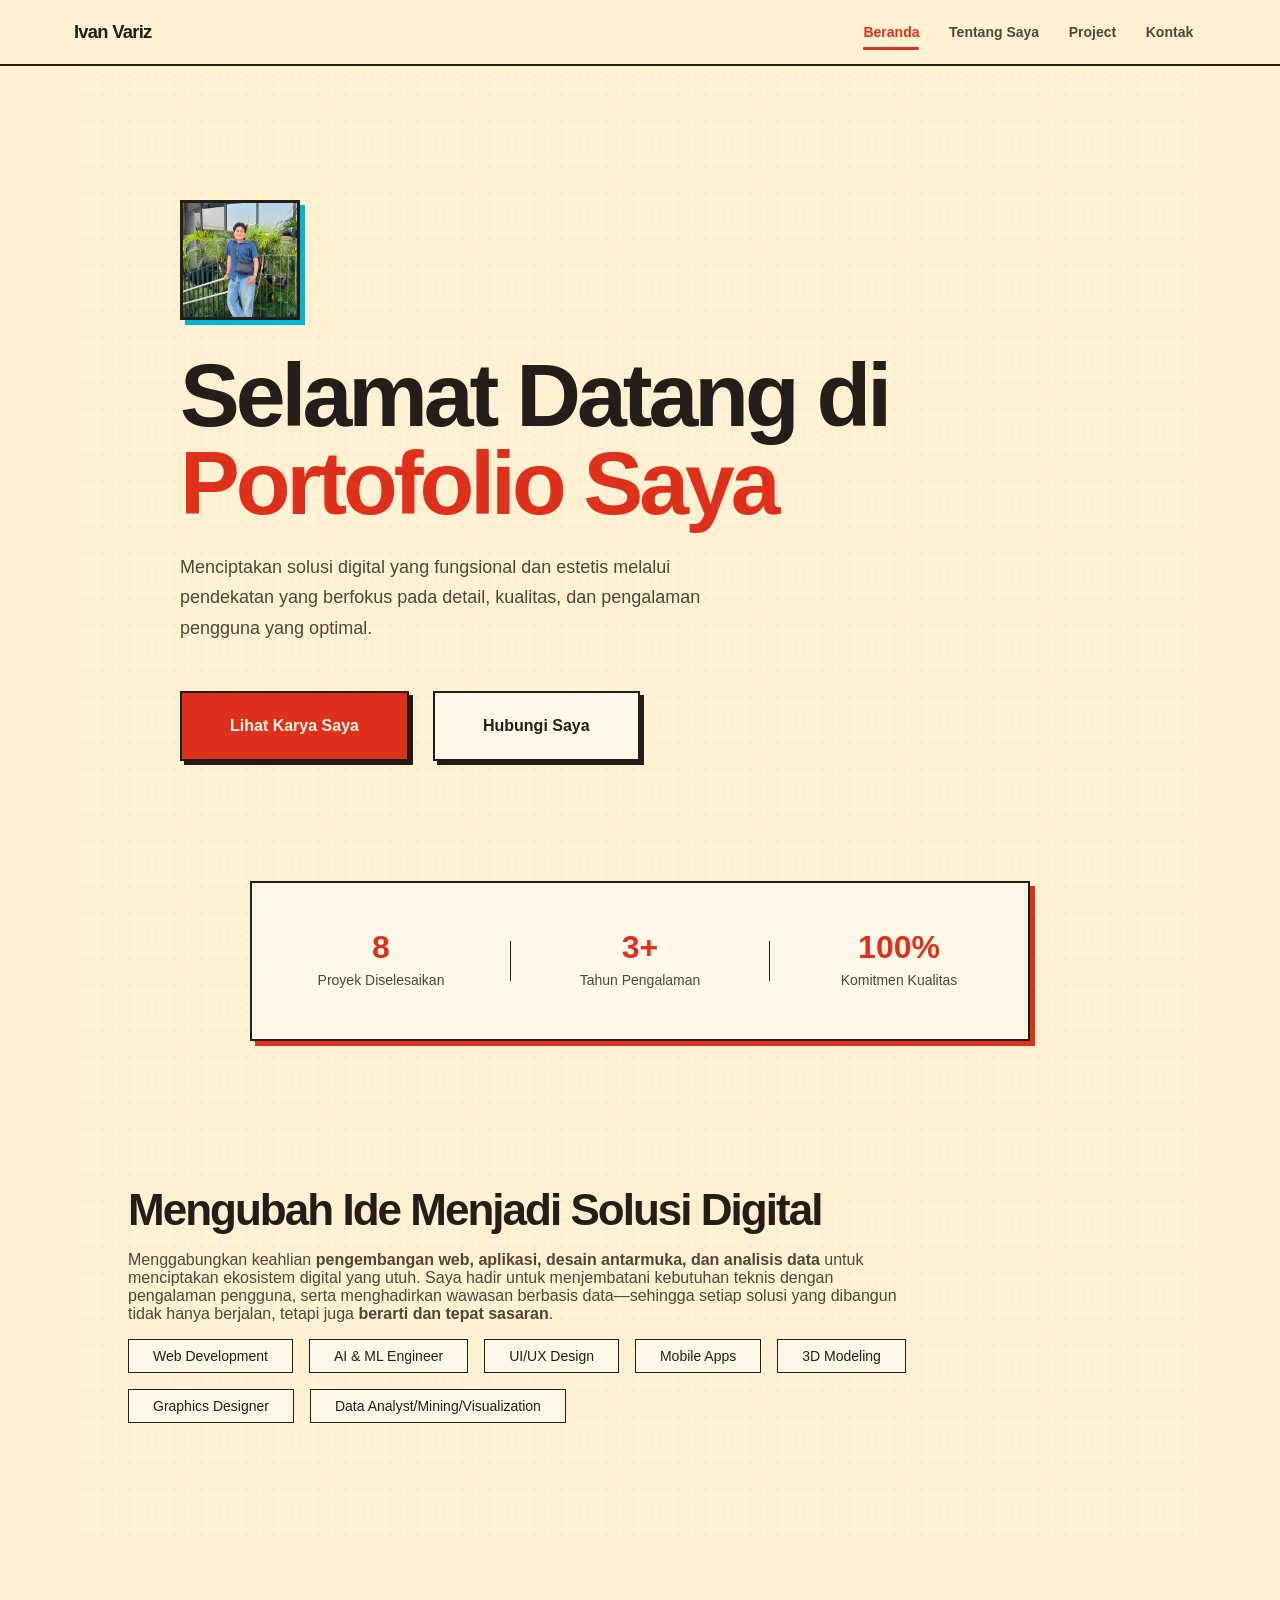
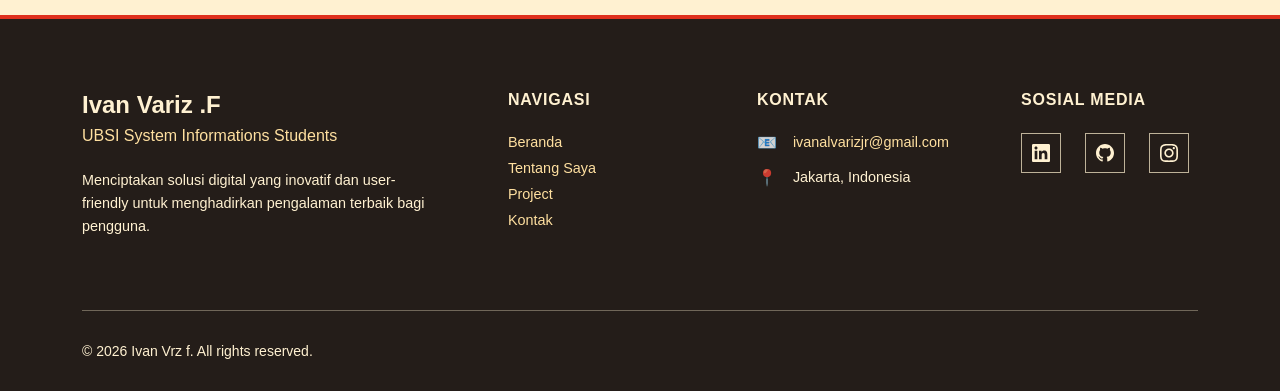
==== commit 334dce76: "redesign portofolio" ====
--- a/index.html
+++ b/index.html
@@ -41,7 +41,7 @@
                 <div class="gradient-orb orb-2"></div>
             </div>
             
-            <div class="main-content">
+            <div class="main-content index-page-content">
                 <section class="hero-section">
                     <div class="hero-content">
                         <div class="profile-container">
--- a/assets/css/common.css
+++ b/assets/css/common.css
@@ -268,3 +268,139 @@
     outline: 2px solid var(--color-primary);
     outline-offset: 2px;
 }
+
+/* Soft Brutalist Editorial Tech */
+:root {
+    color-scheme: light;
+    --color-primary: #DF301C;
+    --color-primary-light: #FF9100;
+    --color-accent: #00B7CD;
+    --color-text-primary: #241D19;
+    --color-text-secondary: #51443A;
+    --color-text-muted: #68594D;
+    --color-background: #FFF1D1;
+    --color-surface: #FFF8E8;
+    --color-border: #241D19;
+    --color-border-light: #D7C8A9;
+    --shadow-sm: 2px 2px 0 #241D19;
+    --shadow-md: 4px 4px 0 #241D19;
+    --shadow-lg: 6px 6px 0 #241D19;
+    --shadow-xl: 8px 8px 0 #241D19;
+    --radius-sm: 0;
+    --radius-md: 0;
+    --radius-lg: 0;
+    --radius-xl: 0;
+    --spacing-2xl: 4.5rem;
+}
+
+html { scroll-behavior: smooth; }
+body, .page-container {
+    background: var(--color-background);
+    color: var(--color-text-primary);
+    font-family: 'Segoe UI', Arial, sans-serif;
+}
+body { padding-top: 72px; }
+.page-container { min-height: 100vh; }
+.background-overlay, .gradient-orb { display: none; }
+.main-content { max-width: 1120px; padding: clamp(1.25rem, 4vw, 3rem); }
+.page-header, .section-header { text-align: left; }
+.page-header { margin-bottom: var(--spacing-xl); padding-top: var(--spacing-lg); }
+.breadcrumb { justify-content: flex-start; }
+.page-title, .section-title, .hero-title, .profile-name, .project-title {
+    color: var(--color-text-primary);
+    font-family: 'Arial Narrow', 'Segoe UI', sans-serif;
+    font-weight: 800;
+    letter-spacing: -0.045em;
+}
+.page-title { font-size: clamp(2.6rem, 7vw, 5rem); line-height: .98; }
+.section-title { font-size: clamp(1.8rem, 4vw, 2.75rem); }
+.page-subtitle, .section-description, .story-content p, .timeline-description { color: var(--color-text-secondary); }
+a { color: inherit; }
+.btn {
+    min-height: 48px;
+    border: 2px solid var(--color-text-primary);
+    border-radius: 0;
+    font-weight: 700;
+    transition: transform .18s ease, box-shadow .18s ease, background-color .18s ease;
+}
+.btn-primary { background: var(--color-primary); color: #FFF8E8; box-shadow: 4px 4px 0 var(--color-text-primary); }
+.btn-primary:hover { background: var(--color-primary); color: #FFF8E8; transform: translate(-2px,-2px); box-shadow: 6px 6px 0 var(--color-text-primary); }
+.btn-secondary { background: var(--color-surface); color: var(--color-text-primary); box-shadow: 4px 4px 0 var(--color-text-primary); }
+.btn-secondary:hover { background: var(--color-accent); color: var(--color-text-primary); transform: translate(-2px,-2px); box-shadow: 6px 6px 0 var(--color-text-primary); }
+:where(a, button, input, select, textarea, [tabindex]):focus-visible {
+    outline: 3px solid var(--color-accent);
+    outline-offset: 3px;
+}
+@media (max-width: 768px) {
+    body { padding-top: 64px; }
+    .main-content { padding: 1.25rem; }
+    .page-header { padding-top: 1rem; }
+}
+@keyframes editorial-enter {
+    from { opacity: 0; transform: translateY(12px); }
+    to { opacity: 1; transform: translateY(0); }
+}
+.hero-content, .page-header, .content-grid, .skills-section {
+    animation: editorial-enter .55s cubic-bezier(.2, .7, .2, 1) both;
+}
+@media (prefers-reduced-motion: reduce) {
+    html { scroll-behavior: auto; }
+    .hero-content, .page-header, .content-grid, .skills-section { animation: none; }
+}
+/* Scoped risograph surfaces and native cross-document transitions */
+.index-page-content,
+.about-intro-surface,
+.subtle-riso-accent {
+    isolation: isolate;
+}
+.index-page-content {
+    background: var(--color-background);
+}
+.index-page-content::before,
+.about-intro-surface::before,
+.subtle-riso-accent::before {
+    content: "";
+    position: absolute;
+    inset: 0;
+    z-index: -1;
+    pointer-events: none;
+    background: radial-gradient(circle, rgb(0 183 205 / 12%) 0 1px, transparent 2px) 0 0 / 9px 9px;
+    opacity: .42;
+}
+.about-intro-surface {
+    position: relative;
+    padding: clamp(1rem, 3vw, 2rem);
+    margin: 0 calc(clamp(1.25rem, 4vw, 3rem) * -0.45) 2.25rem;
+    background: var(--color-surface);
+    box-shadow: 6px 6px 0 #FF9100;
+}
+
+@supports (view-transition-name: root) {
+    @view-transition {
+        navigation: auto;
+    }
+    ::view-transition-old(root) {
+        animation: page-leave .22s ease both;
+    }
+    ::view-transition-new(root) {
+        animation: page-arrive .48s cubic-bezier(.2, .7, .2, 1) both;
+    }
+}
+@keyframes page-leave {
+    to { opacity: 0; transform: translateY(-8px); }
+}
+@keyframes page-arrive {
+    from { opacity: 0; transform: translateY(14px); }
+}
+@media (prefers-reduced-motion: reduce) {
+    @supports (view-transition-name: root) {
+        ::view-transition-old(root),
+        ::view-transition-new(root) { animation: none; }
+    }
+    .index-page-content,
+    .about-intro-surface,
+    .subtle-riso-accent { scroll-behavior: auto; }
+}
+@media (max-width: 600px) {
+    .about-intro-surface { margin-inline: -0.5rem; padding: 1rem; }
+}
--- a/assets/css/navbar.css
+++ b/assets/css/navbar.css
@@ -181,3 +181,26 @@
         font-size: 1.125rem;
     }
 }
+
+/* Editorial navigation */
+.main-navbar, .main-navbar.scrolled {
+    background: var(--color-background);
+    border-bottom: 2px solid var(--color-text-primary);
+    box-shadow: none;
+    backdrop-filter: none;
+}
+.navbar-container { max-width: 1180px; min-height: 64px; padding: .65rem 1.5rem; }
+.brand-text { color: var(--color-text-primary); font-size: 1.15rem; letter-spacing: -.04em; }
+.navbar-menu { gap: .25rem; }
+.nav-link { padding: .65rem .8rem; color: var(--color-text-secondary); border-radius: 0; font-weight: 650; }
+.nav-link:hover, .nav-link.active { color: var(--color-primary); background: transparent; }
+.nav-link.active::after { bottom: 0; left: .8rem; width: calc(100% - 1.6rem); height: 3px; background: var(--color-primary); transform: none; }
+.mobile-menu-toggle { border: 2px solid var(--color-text-primary); border-radius: 0; }
+.hamburger-line { background: var(--color-text-primary); border-radius: 0; }
+@media (max-width: 768px) {
+    .navbar-container { padding: .65rem 1rem; }
+    .navbar-menu { background: var(--color-background); border-bottom: 2px solid var(--color-text-primary); box-shadow: 0 4px 0 var(--color-text-primary); }
+    .nav-item { padding: 0 1rem; }
+    .nav-link { border-bottom: 1px solid var(--color-border-light); }
+    .nav-link.active::after { display: none; }
+}
--- a/assets/css/footer.css
+++ b/assets/css/footer.css
@@ -250,3 +250,17 @@
         gap: var(--spacing-sm);
     }
 }
+
+/* Editorial footer */
+.main-footer { background: var(--color-text-primary); color: var(--color-background); border-top: 4px solid var(--color-primary); }
+.main-footer::before { display: none; }
+.footer-container { max-width: 1180px; }
+.footer-brand-name, .footer-section-title, .footer-description, .contact-text, .copyright, .footer-bottom-link, .separator { color: var(--color-background); }
+.footer-brand-tagline, .footer-link { color: #FFE0A0; }
+.footer-link:hover, .footer-bottom-link:hover { color: var(--color-accent); }
+.social-link { border: 1px solid rgb(255 241 209 / .7); border-radius: 0; background: transparent; color: var(--color-background); }
+.social-link:hover { background: var(--color-accent); color: var(--color-text-primary); }
+.footer-bottom { border-color: rgb(255 241 209 / .35); }
+.footer-content > * { animation: none; }
+@media (max-width: 1024px) { .footer-brand { text-align: left; } }
+@media (max-width: 768px) { .footer-brand { text-align: center; } }
--- a/assets/css/index.css
+++ b/assets/css/index.css
@@ -218,4 +218,29 @@
     .hero-description {
         font-size: 1rem;
     }
-}+}
+/* Editorial homepage */
+.hero-container { min-height: calc(100vh - 72px); }
+.hero-section { padding: clamp(2.5rem, 7vw, 5rem) 0 3rem; text-align: left; }
+.hero-content { max-width: 920px; margin: 0 auto; }
+.profile-container { justify-content: flex-start; }
+.profile-image { width: 120px; height: 120px; }
+.profile-photo { border: 3px solid var(--color-text-primary); border-radius: 0; box-shadow: 5px 5px 0 var(--color-accent); }
+.profile-ring { display: none; }
+.hero-title { max-width: 850px; font-size: clamp(2.5rem, 7vw, 5.8rem); line-height: .98; }
+.title-accent { display: inline; color: var(--color-primary); }
+.hero-description { max-width: 56ch; margin: 0 0 var(--spacing-xl); color: var(--color-text-secondary); }
+.hero-actions { justify-content: flex-start; }
+.stats-container { max-width: 780px; border: 2px solid var(--color-text-primary); border-radius: 0; box-shadow: 5px 5px 0 var(--color-primary); }
+.stat-number { color: var(--color-primary); }
+.about-section { text-align: left; padding: var(--spacing-2xl) 0; }
+.about-content { max-width: 780px; margin: 0; }
+.expertise-tags { justify-content: flex-start; }
+.tag { color: var(--color-text-primary); border: 1px solid var(--color-text-primary); border-radius: 0; box-shadow: none; }
+.tag:hover { color: var(--color-text-primary); background: var(--color-accent); box-shadow: 2px 2px 0 var(--color-text-primary); }
+@media (max-width: 768px) {
+    .hero-section { padding: 2rem 0; }
+    .hero-actions { align-items: stretch; }
+    .hero-actions .btn { max-width: none; }
+    .stats-container { gap: 1rem; padding: 1.25rem; }
+}
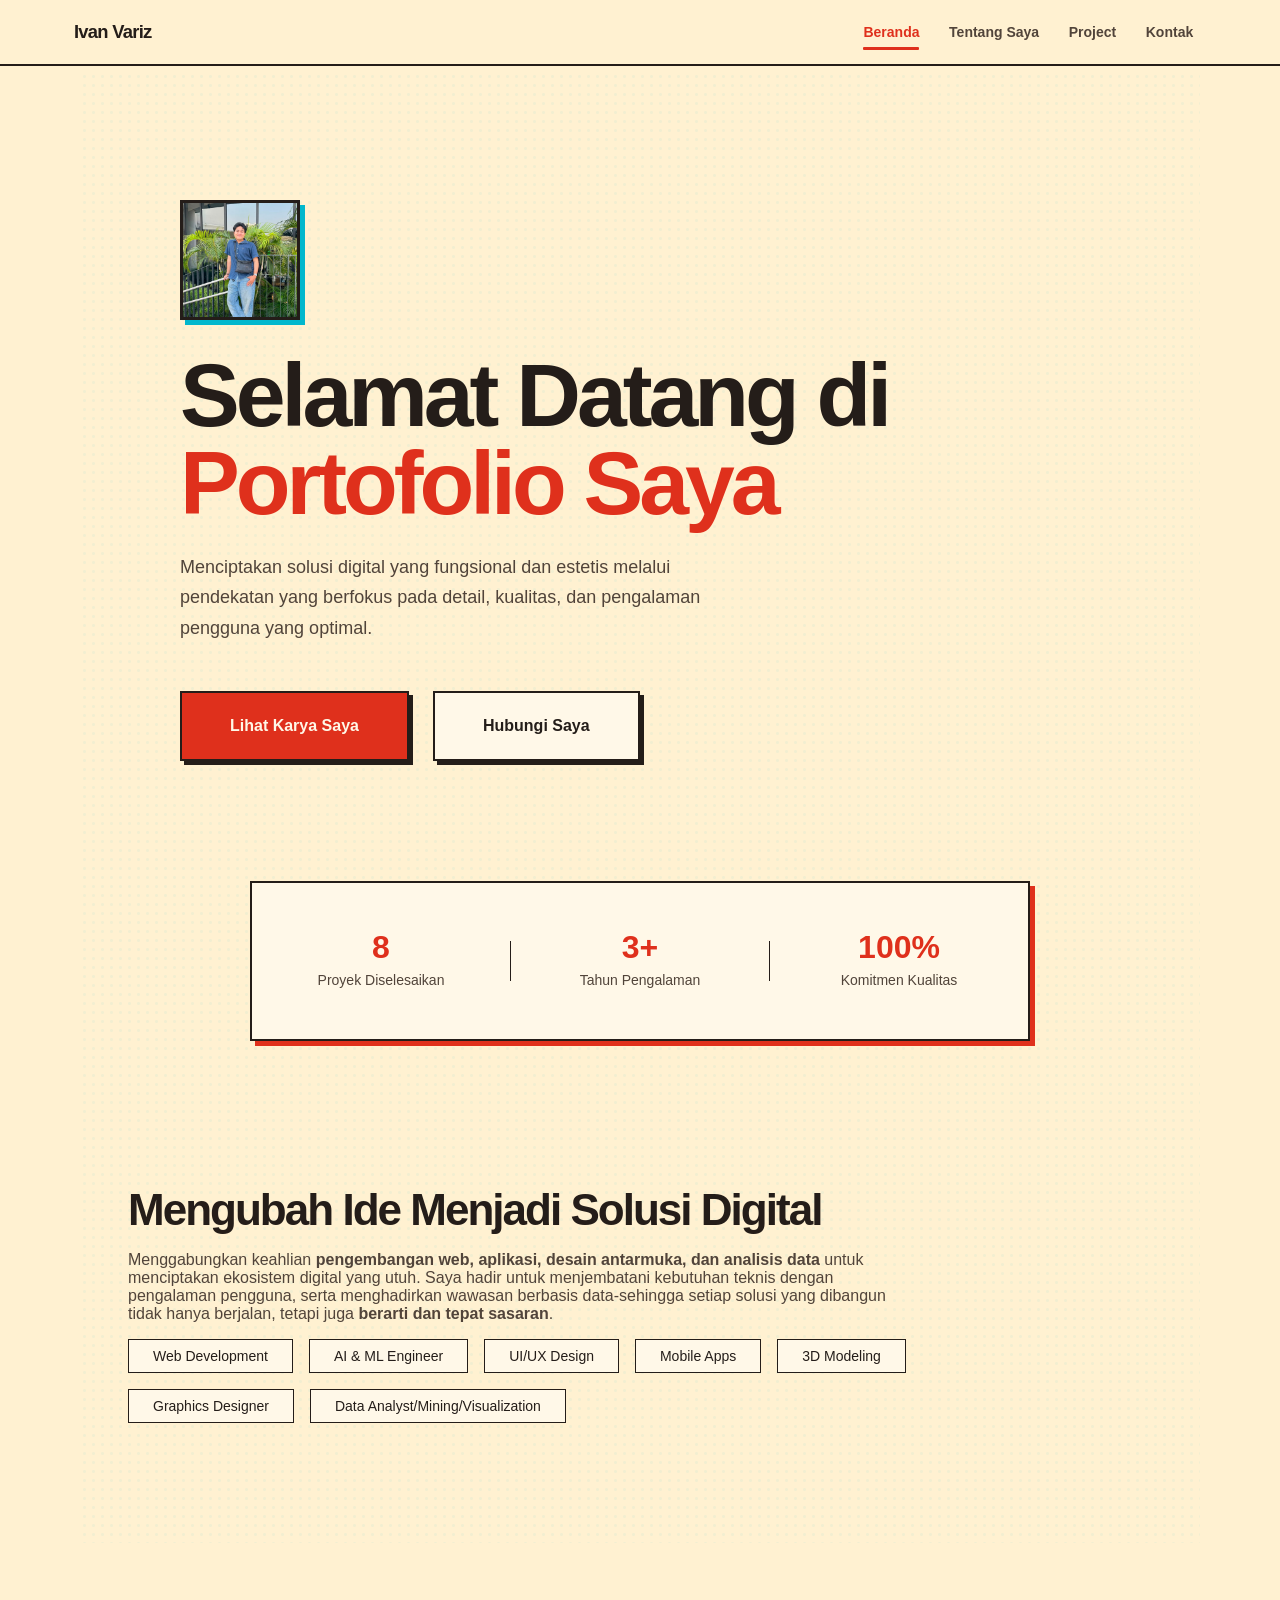
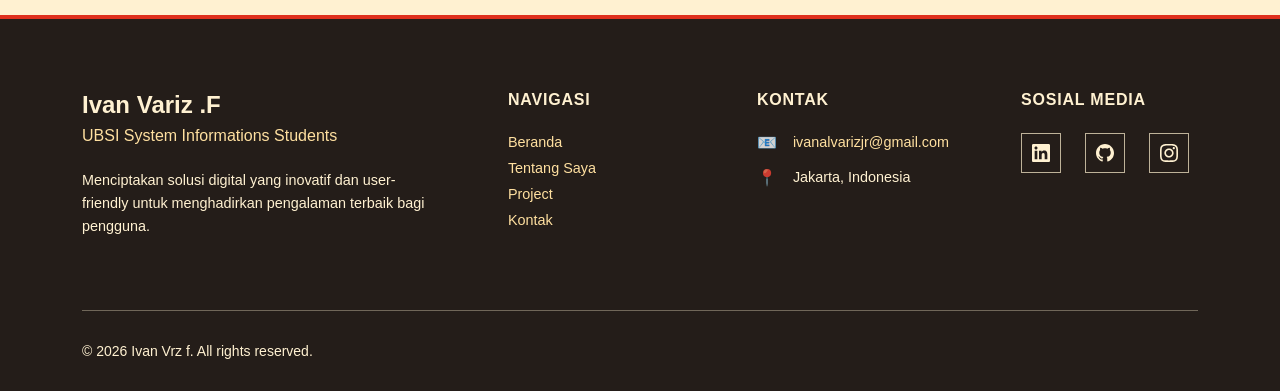
==== commit 840728c3: "Correct hyphen in section description Fix formatting issue in the section description." ====
--- a/index.html
+++ b/index.html
@@ -92,7 +92,7 @@
 <p class="section-description">
     Menggabungkan keahlian <strong>pengembangan web, aplikasi, desain antarmuka, dan analisis data</strong> 
     untuk menciptakan ekosistem digital yang utuh. Saya hadir untuk menjembatani kebutuhan teknis 
-    dengan pengalaman pengguna, serta menghadirkan wawasan berbasis data—sehingga setiap solusi 
+    dengan pengalaman pengguna, serta menghadirkan wawasan berbasis data-sehingga setiap solusi 
     yang dibangun tidak hanya berjalan, tetapi juga <strong>berarti dan tepat sasaran</strong>.
 </p>
                         <p class="section-description">
